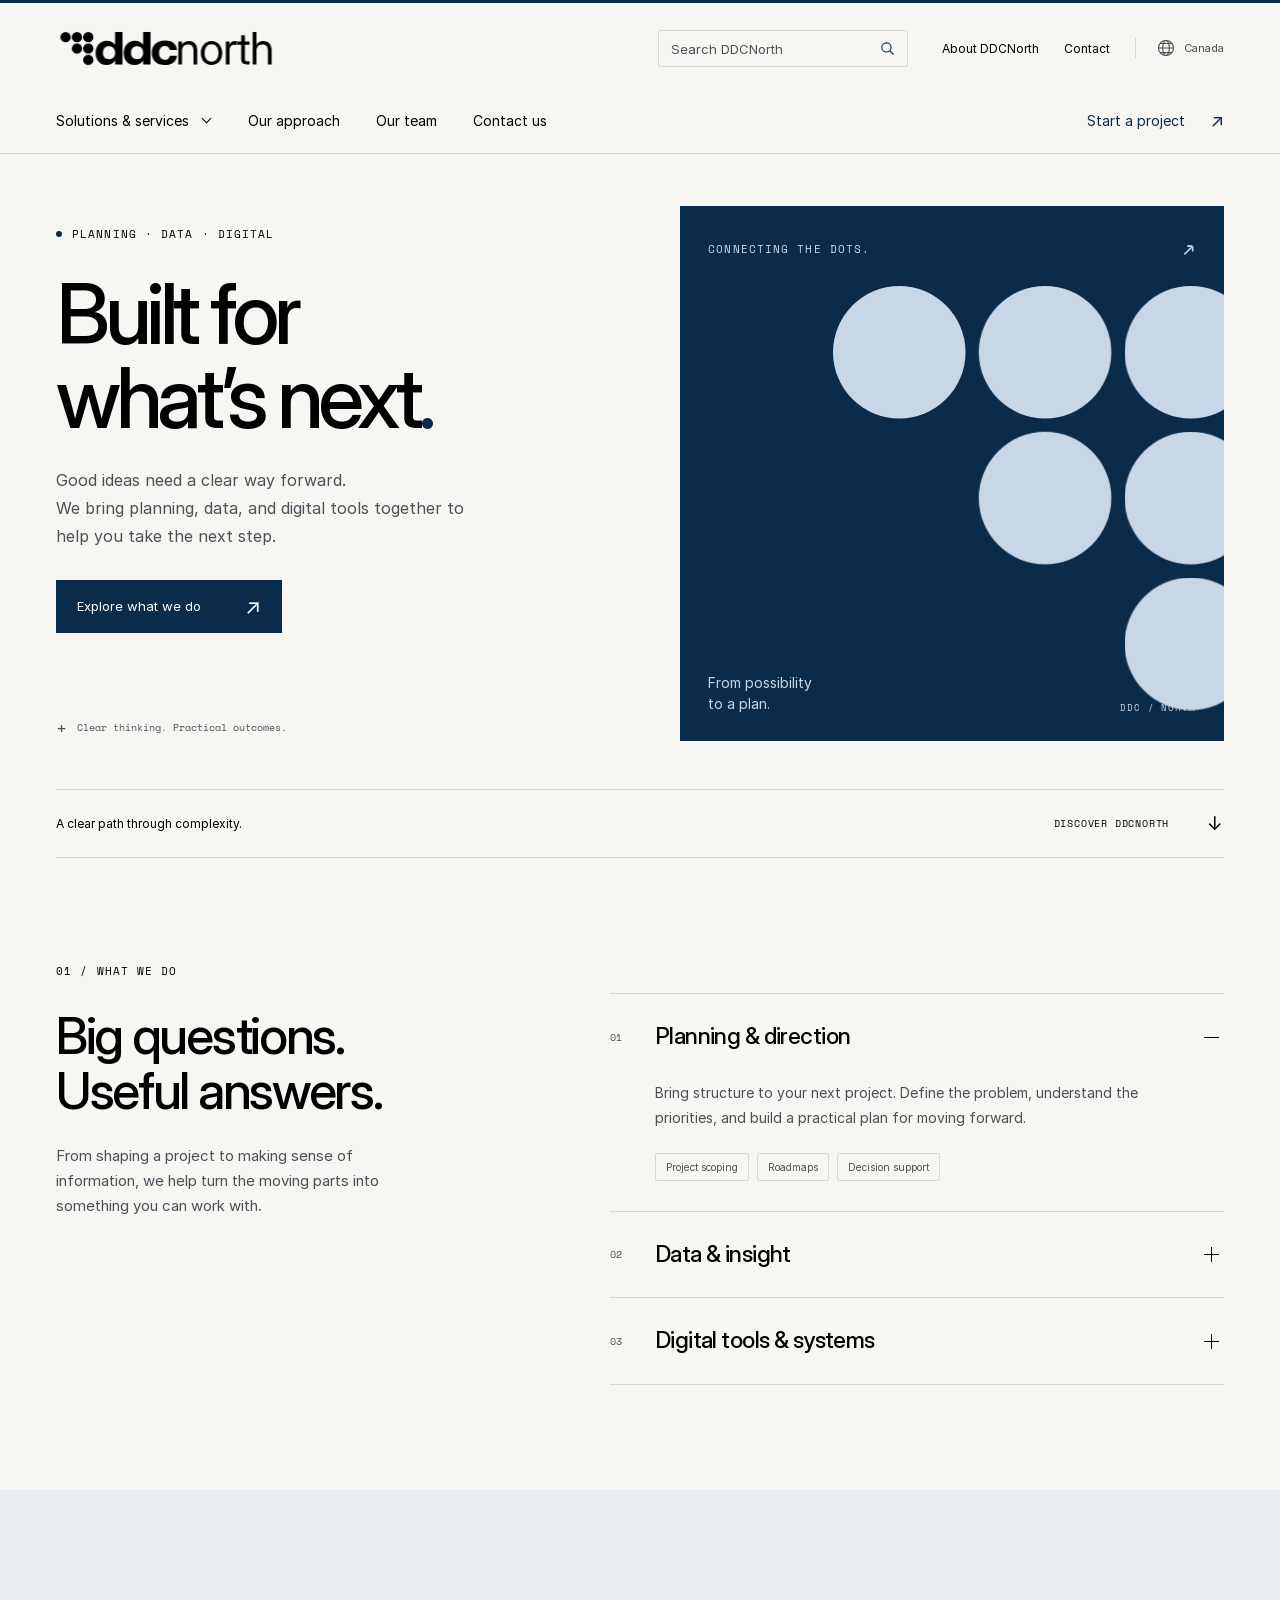
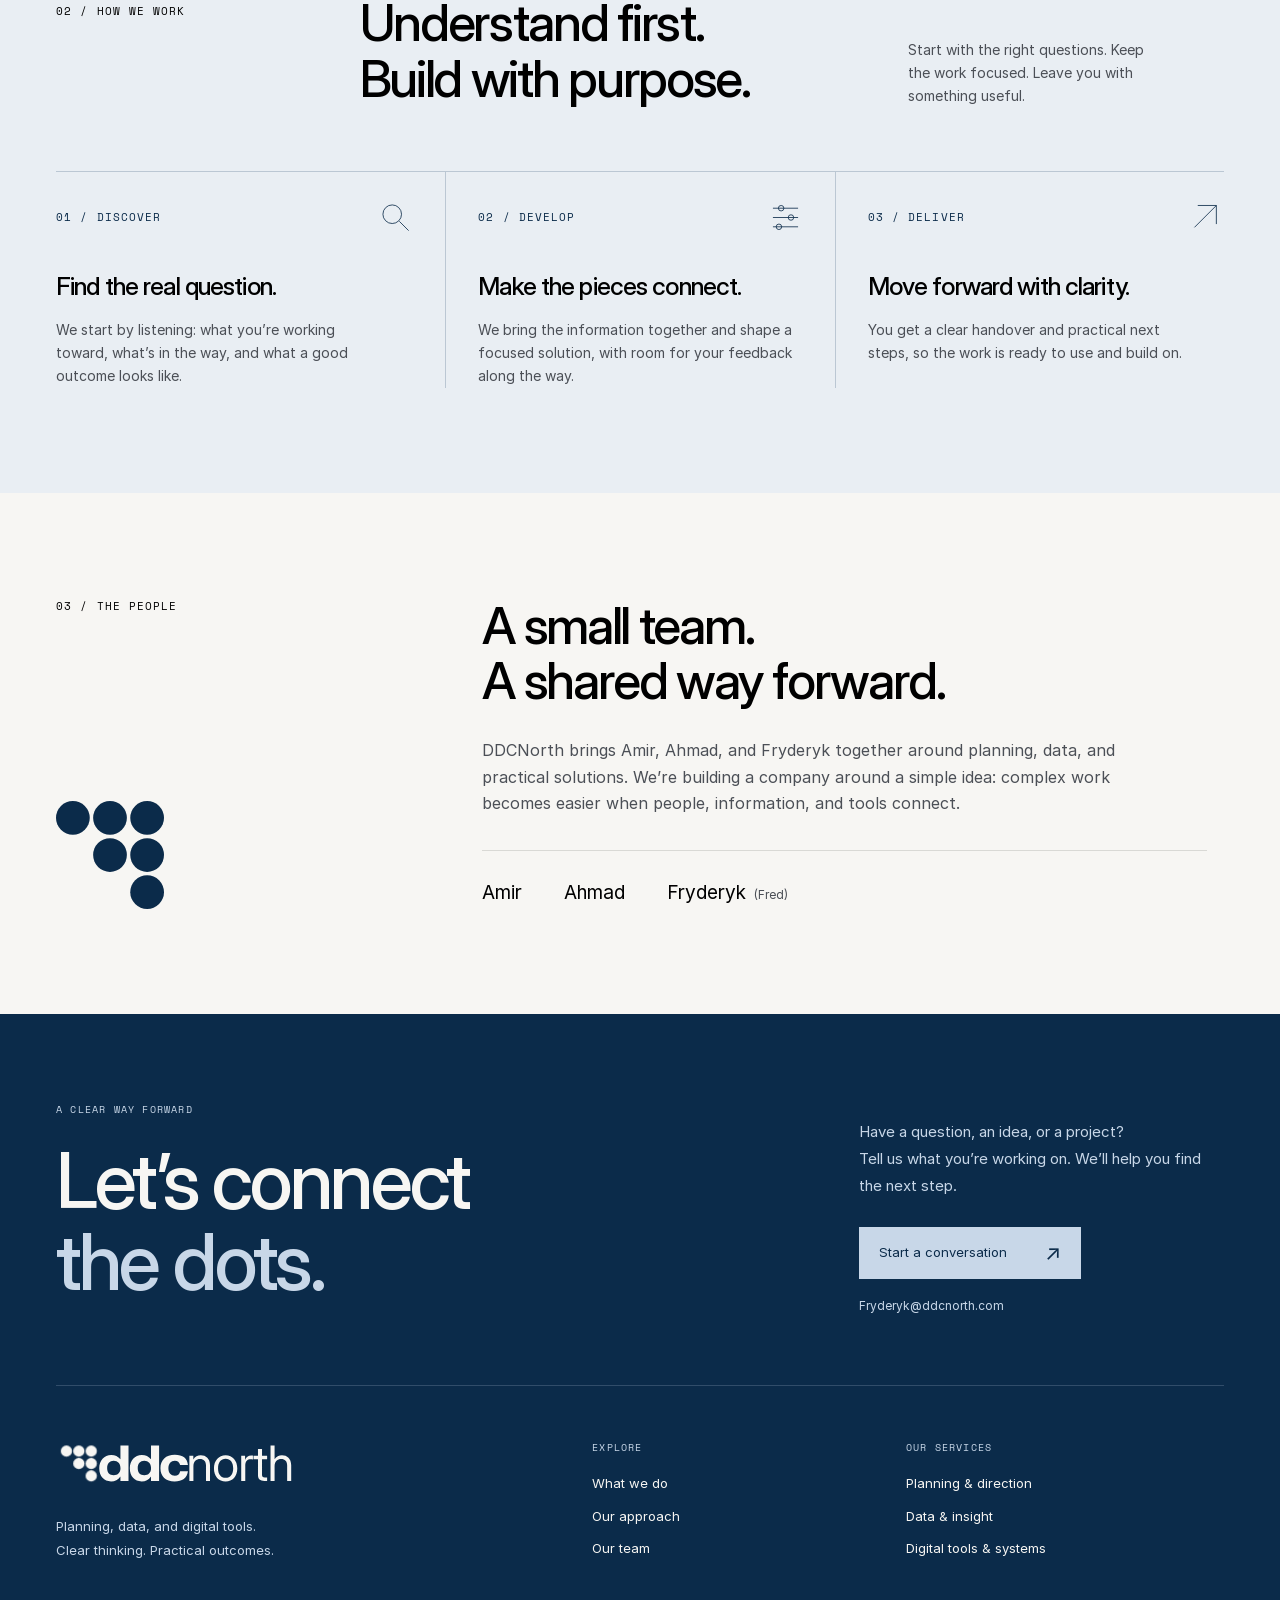
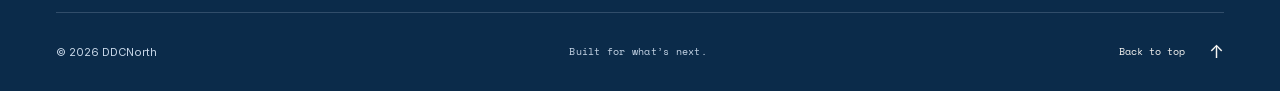
==== index.html @ eeb5497b "Publish DDCNorth website with GitHub Pages deployment" ====
<!doctype html>
<html lang="en">
<head>
  <meta charset="UTF-8">
  <meta name="viewport" content="width=device-width,initial-scale=1">
  <meta name="theme-color" content="#F7F6F3">
  <meta name="description" content="DDCNorth brings planning, data, and digital tools together to turn complex questions into clear next steps.">
  <meta property="og:title" content="DDCNorth | Built for what’s next.">
  <meta property="og:description" content="Planning, data, and digital tools. Clear thinking for your next step.">
  <meta property="og:type" content="website">
  <meta property="og:url" content="https://ddcnorth.github.io/website/">
  <title>DDCNorth | Built for what’s next.</title>
  <link rel="icon" href="[data-uri]" type="image/svg+xml">
  <style>
@font-face{font-family:Inter;src:url('[data-uri]') format('woff2');font-weight:400;font-display:swap}
@font-face{font-family:Inter;src:url('[data-uri]') format('woff2');font-weight:600;font-display:swap}
@font-face{font-family:'Inter Display';src:url('[data-uri]') format('woff2');font-weight:500;font-display:swap}
@font-face{font-family:'Space Mono';src:url('[data-uri]') format('truetype');font-weight:400;font-display:swap}
:root{--paper:#F7F6F3;--ink:#000;--muted:#4B4F56;--blue:#0B2B4A;--ice:#C8D7E8;--line:#d9d9d5;--display:'Inter Display',Inter,Arial,sans-serif;--mono:'Space Mono',monospace}
*{box-sizing:border-box}html{scroll-behavior:smooth;scroll-padding-top:32px}body{margin:0;background:var(--paper);color:var(--ink);font:16px/1.65 Inter,Arial,sans-serif;-webkit-font-smoothing:antialiased}a{color:inherit;text-decoration:none}button{font:inherit}a,button,summary{-webkit-tap-highlight-color:transparent}a:focus-visible,button:focus-visible,summary:focus-visible{outline:2px solid currentColor;outline-offset:6px}img{display:block;max-width:100%;height:auto}h1,h2,h3,p{margin:0}h1,h2,h3{font-family:var(--display);font-weight:500;letter-spacing:-.045em}h2{font-size:clamp(36px,4vw,56px);line-height:1.09}h3{font-size:25px;line-height:1.25;letter-spacing:-.035em}p{color:var(--muted)}.wrap{width:calc(100% - 112px);max-width:1328px;margin-inline:auto}.eyebrow{font:11px/1.5 var(--mono);letter-spacing:.1em;text-transform:uppercase;color:inherit}.header{display:flex;justify-content:space-between;align-items:center;height:120px;border-bottom:1px solid var(--line);gap:30px}.logo{flex-shrink:0}.logo img{width:220px}.header nav{display:flex;align-items:center;gap:34px;font-size:13px}.header nav a{padding:10px 0}.header nav a:hover{text-decoration:underline;text-underline-offset:6px}.header .nav-contact{margin-left:22px;border-bottom:1px solid var(--ink);padding:9px 0;display:flex;gap:36px;align-items:center}.nav-contact span{font-size:20px}.menu-toggle{display:none}.hero{display:grid;grid-template-columns:1.06fr 1fr;gap:48px;padding-top:52px;padding-bottom:48px;align-items:stretch}.hero-copy{padding:20px 0 0;display:flex;flex-direction:column;align-items:flex-start}.hero-copy .eyebrow{display:flex;align-items:center;gap:10px}.tiny-dot{width:6px;height:6px;background:var(--blue);display:block;border-radius:50%}h1{font-size:clamp(60px,6.55vw,96px);line-height:1.01;margin:29px 0 25px;letter-spacing:-.065em}.period{color:var(--blue)}.hero-description{font-size:16px;max-width:420px;line-height:1.75}.button{background:var(--blue);color:#fff;display:inline-flex;justify-content:space-between;align-items:center;gap:44px;padding:16px 21px;font-size:13px;transition:background .18s,transform .18s;line-height:1.5}.button span{font-size:21px;line-height:1}.button:hover{background:#174666;transform:translateY(-2px)}.hero .button{margin-top:30px}.hero-note{display:flex;align-items:center;gap:10px;margin-top:auto;padding-top:38px;font:10px/1.5 var(--mono);color:var(--muted)}.small-cross{font-size:18px}.hero-art{background:var(--blue);color:var(--ice);position:relative;min-height:535px;overflow:hidden;display:flex;flex-direction:column;justify-content:space-between;padding:27px 28px}.art-top{display:flex;justify-content:space-between;align-items:center;position:relative;z-index:1}.art-top>span:last-child{font-size:22px}.dot-art{position:absolute;width:78%;right:-6%;top:15%;overflow:visible}.dot-art circle{transform-box:fill-box;transform-origin:center;animation:arrive .8s both}.dot-art circle:nth-child(2){animation-delay:.06s}.dot-art circle:nth-child(3){animation-delay:.12s}.dot-art circle:nth-child(4){animation-delay:.18s}.dot-art circle:nth-child(5){animation-delay:.24s}.dot-art circle:nth-child(6){animation-delay:.3s}@keyframes arrive{from{opacity:0;transform:scale(.85)}to{opacity:1;transform:scale(1)}}.art-bottom{position:relative;display:flex;align-items:flex-end;justify-content:space-between;gap:20px;font-size:14px;line-height:1.5}.art-bottom .eyebrow{font-size:9px}.intro-strip{display:flex;justify-content:space-between;align-items:center;border-top:1px solid var(--line);border-bottom:1px solid var(--line);padding-block:22px;font-size:12px}.intro-strip p{color:var(--ink)}.intro-strip a{font:10px var(--mono);text-transform:uppercase;letter-spacing:.08em;display:flex;gap:38px;align-items:center}.intro-strip a span{font:19px Inter}.section{padding-block:105px}.services{display:grid;grid-template-columns:.85fr 1.15fr;gap:100px}.section-heading h2{margin:28px 0 25px}.section-heading>p:last-child{font-size:15px;max-width:340px}.service-list{padding-top:30px}.service-list details{border-top:1px solid var(--line)}.service-list details:last-child{border-bottom:1px solid var(--line)}.service-list summary{cursor:pointer;list-style:none;display:grid;grid-template-columns:30px 1fr 20px;align-items:center;gap:15px;padding:28px 0;font:500 clamp(19px,1.8vw,25px)/1.3 var(--display);letter-spacing:-.025em}.service-list summary::-webkit-details-marker{display:none}.service-list summary:hover{color:var(--blue)}.service-number{font:10px var(--mono);letter-spacing:0;color:var(--muted)}.plus{width:15px;height:15px;position:relative}.plus:before,.plus:after{content:'';background:currentColor;position:absolute}.plus:before{left:0;top:7px;width:15px;height:1px}.plus:after{top:0;left:7px;height:15px;width:1px;transition:transform .2s}details[open] .plus:after{transform:rotate(90deg)}.service-body{padding:0 30px 30px 45px;font-size:14px;line-height:1.8}.tags{display:flex;list-style:none;padding:0;margin:22px 0 0;gap:8px;flex-wrap:wrap}.tags li{border:1px solid var(--line);border-radius:2px;padding:4px 10px;font-size:10px;color:var(--muted)}.approach{background:#e9eef3}.approach-heading{display:grid;grid-template-columns:.68fr 1.3fr .8fr;gap:35px;align-items:start}.approach-heading>p:last-child{font-size:14px;align-self:end;max-width:255px}.approach-heading .eyebrow{padding-top:8px}.steps{display:grid;grid-template-columns:repeat(3,1fr);margin-top:64px;border-top:1px solid #bbc7d3}.steps article{padding:28px 32px 0;border-left:1px solid #bbc7d3}.steps article:first-child{padding-left:0;border-left:0}.steps article:last-child{padding-right:0}.step-top{display:flex;justify-content:space-between;align-items:center;margin-bottom:36px;color:var(--blue)}.step-top svg{width:35px;height:35px;stroke:currentColor;stroke-width:1.5;fill:none}.steps h3{margin-bottom:16px}.steps p{font-size:14px;max-width:330px}.about{display:grid;grid-template-columns:.7fr 1.5fr;gap:80px}.about-label{display:flex;flex-direction:column;justify-content:space-between;align-items:flex-start}.about-label img{margin-top:45px;width:108px}.about-copy{max-width:725px}.about-copy>p{margin-top:28px;font-size:16px;max-width:645px}.team{display:flex;gap:42px;border-top:1px solid var(--line);padding-top:26px;margin-top:34px;font-size:19px}.team small{font-size:12px;color:var(--muted);margin-left:3px}.contact{background:var(--blue);color:#fff}.contact-inner{display:flex;justify-content:space-between;align-items:center;gap:80px;padding-block:85px}.contact h2{font-size:clamp(60px,6.5vw,90px);letter-spacing:-.055em;margin:27px 0 24px;line-height:1.03}.contact p:not(.eyebrow){color:var(--ice);font-size:15px}.button-light{background:var(--ice);color:var(--blue);margin-top:30px}.button-light:hover{background:#fff}.email{display:block;font-size:12px;color:var(--ice);margin-top:19px;width:fit-content}.email:hover{text-decoration:underline;text-underline-offset:4px}.contact-inner>img{width:270px;margin-right:65px;opacity:.92}.footer{display:flex;justify-content:space-between;align-items:center;gap:30px;min-height:139px}.footer>p{font-size:11px}.footer>a:last-child{font:10px var(--mono);display:flex;gap:24px;align-items:center}.footer>a:last-child span{font:18px Inter}.skip-link{position:fixed;top:-100px;left:15px;z-index:10;padding:12px;background:#fff}.skip-link:focus{top:15px}
@media(min-width:1600px){.hero{gap:70px}.hero-art{min-height:600px}.hero-copy{padding-top:35px}.hero-description{font-size:18px}}
@media(max-width:1100px){.wrap{width:calc(100% - 64px)}.header nav{gap:22px}.header .nav-contact{margin-left:0}.hero{gap:30px}.hero-art{min-height:500px}.hero-description{font-size:15px}.services{gap:55px}.approach-heading{grid-template-columns:.65fr 1.4fr}.approach-heading>p:last-child{grid-column:2;max-width:400px}.steps article{padding-inline:22px}.steps h3{font-size:23px}.contact-inner>img{margin-right:0;width:240px}}
@media(max-width:800px){.wrap{width:calc(100% - 40px)}.header{height:102px;position:relative}.logo img{width:220px}.menu-toggle{display:flex;align-items:center;gap:16px;background:none;border:0;padding:10px 0;font-size:12px;cursor:pointer}.menu-toggle span{font-size:24px;font-weight:400}.header nav{display:none;position:absolute;left:0;right:0;top:101px;background:var(--paper);z-index:3;flex-direction:column;align-items:stretch;gap:0;border-bottom:1px solid var(--line);padding:12px 20px 22px;box-shadow:0 16px 15px #00000008}.header nav.is-open{display:flex}.header nav a{padding:14px 0}.header .nav-contact{justify-content:space-between}.hero{grid-template-columns:1fr 1fr;gap:25px;padding-top:35px}.hero-copy{padding-top:0}h1{font-size:clamp(44px,7.3vw,61px);margin:25px 0}.hero-copy .eyebrow{font-size:9px;letter-spacing:.03em;gap:6px}.hero-description{font-size:14px}.desktop-break{display:none}.hero-art{min-height:460px;padding:20px}.art-top{font-size:8px;letter-spacing:.04em}.dot-art{width:88%;right:-12%;top:22%}.art-bottom{font-size:12px}.art-bottom .eyebrow{display:none}.button{gap:24px;font-size:12px;padding:15px 16px}.hero-note{font-size:8px}.section{padding-block:74px}.services{grid-template-columns:1fr;gap:25px}.section-heading>p:last-child{max-width:500px}.service-list{padding-top:0}.service-list summary{font-size:24px}.approach-heading{grid-template-columns:1fr;gap:25px}.approach-heading>p:last-child{grid-column:auto;max-width:420px}.steps{margin-top:40px}.steps article{padding-inline:16px}.step-top{flex-direction:column;align-items:flex-start;gap:20px;margin-bottom:25px}.step-top .eyebrow{font-size:10px}.steps h3{font-size:21px}.steps p{font-size:12px}.about{grid-template-columns:.7fr 1.5fr;gap:30px}.about-copy>p{font-size:14px}.team{gap:24px;font-size:16px;flex-wrap:wrap}.team small{display:block;margin:0}.contact-inner>img{width:190px}.contact-inner{gap:30px}.footer{gap:20px;flex-wrap:wrap;padding-block:30px}.footer>a:first-child{flex-basis:100%;margin-bottom:10px}}
@media(max-width:560px){.hero{grid-template-columns:1fr;gap:35px;padding-bottom:30px}.hero-copy{padding-top:8px}.hero-copy .eyebrow{font-size:10px}.hero h1{font-size:clamp(62px,13.2vw,76px);margin-top:25px;margin-bottom:24px}.hero-description{font-size:15px;max-width:360px}.hero .button{margin-top:26px}.hero-note{display:none}.hero-art{min-height:370px;padding:23px}.dot-art{width:71%;top:16%;right:-2%}.art-top{font-size:10px}.art-bottom{font-size:12px}.art-bottom .eyebrow{display:block;font-size:8px}.intro-strip{padding-block:18px;gap:18px}.intro-strip p{font-size:11px;max-width:150px}.intro-strip a{font-size:8px;gap:15px;max-width:150px}.section{padding-block:62px}h2{font-size:40px}.section-heading h2{margin-top:23px}.service-list summary{font-size:20px;gap:8px;grid-template-columns:26px 1fr 15px;padding-block:25px}.service-body{padding-left:34px;padding-right:0;font-size:13px}.tags{gap:6px}.tags li{font-size:9px;padding-inline:8px}.steps{display:block;border-top:0;margin-top:34px}.steps article{border-left:0;border-top:1px solid #bbc7d3;padding:26px 0 28px}.steps article:last-child{padding-bottom:0}.step-top{flex-direction:row;align-items:center;gap:20px;margin-bottom:18px}.steps h3{font-size:25px}.steps p{font-size:14px;max-width:100%}.about{grid-template-columns:1fr;gap:26px}.about-label img{display:none}.about-copy>p{font-size:15px}.team{justify-content:space-between;gap:18px}.team small{display:inline;font-size:10px}.contact-inner{padding-block:60px;position:relative;overflow:hidden}.contact h2{font-size:66px}.contact-inner>img{display:none}.contact .eyebrow{color:var(--ice)}.footer{min-height:150px}.footer>p{font-size:10px}.footer>a:last-child{font-size:9px}.footer>a:first-child{padding-bottom:12px}}
@media(prefers-reduced-motion:reduce){html{scroll-behavior:auto}*,*:before,*:after{animation:none!important;transition:none!important}}

</style>

  <link rel="stylesheet" href="assets/header.css">
  <link rel="stylesheet" href="assets/footer.css">
  <script src="assets/header.js" defer></script>
</head>
<body id="top">
  <a class="skip-link" href="#main">Skip to content</a>
  <header class="site-header">
    <div class="header-container brand-row">
      <a class="site-brand" href="#top" aria-label="DDCNorth home"><svg class="brand-logo" xmlns="http://www.w3.org/2000/svg" width="220" height="43" viewBox="0 0 799.14231709 152" aria-hidden="true" focusable="false"><g transform="translate(16 16) scale(0.46875)"><g data-brand-symbol="six-dot" data-size="standard" fill="#000000"><circle cx="40" cy="40" r="40"/><circle cx="128" cy="40" r="40"/><circle cx="216" cy="40" r="40"/><circle cx="128" cy="128" r="40"/><circle cx="216" cy="128" r="40"/><circle cx="216" cy="216" r="40"/></g></g><g transform="translate(144.72727273 16) scale(1.45454545)"><g data-wordmark="ddcnorth" fill="#000000"><path data-letter="d" d="M66.5 0H48V31.7C42.5 25 36 21.8 27 21.8C10.8 21.8 -0.5 34.3 -0.5 52.5C-0.5 71 10.5 82.5 26.5 82.5C35.6 82.5 42.6 79.2 48 71V81.3H66.5ZM32.5 35.3C23.2 35.3 17.6 41.8 17.6 52C17.6 62.3 23.2 68 32.6 68C42.1 68 48.1 61.8 48.1 52C48.1 41.8 42.1 35.3 32.5 35.3Z" transform="translate(0 0)" fill-rule="evenodd"/><path data-letter="d" d="M66.5 0H48V31.7C42.5 25 36 21.8 27 21.8C10.8 21.8 -0.5 34.3 -0.5 52.5C-0.5 71 10.5 82.5 26.5 82.5C35.6 82.5 42.6 79.2 48 71V81.3H66.5ZM32.5 35.3C23.2 35.3 17.6 41.8 17.6 52C17.6 62.3 23.2 68 32.6 68C42.1 68 48.1 61.8 48.1 52C48.1 41.8 42.1 35.3 32.5 35.3Z" transform="translate(70 0)" fill-rule="evenodd"/><path data-letter="c" d="M62.5 45H44.7C43.1 37.5 38.7 34.8 32.6 34.8C23.5 34.8 17.8 41.4 17.8 52.5C17.8 63.5 23.6 69.4 32.6 69.4C38.8 69.4 43.4 65.9 44.7 59H62.5C60.8 74.3 49.5 82.5 32 82.5C11.7 82.5 -0.4 71.2 -0.4 52.4C-0.4 33.7 11.7 21.5 32.5 21.5C50.9 21.5 61.1 29.5 62.5 45Z" transform="translate(140 0)"/><path data-word="north" d="M9.26354029062087 47.51651254953764C9.26354029062087 35.90984147952443 16.020475561426686 31.060105680317037 24.41215323645971 31.060105680317037C33.02179656538969 31.060105680317037 38.03500660501981 36.12780713342139 38.03500660501981 46.09973579920739V81.19220607661822H47.29854689564068V45.445838837516504C47.29854689564068 30.133751651254947 37.76254953764861 22.55944517833553 26.1558784676354 22.55944517833553C18.854029062087186 22.55944517833553 13.02344782034346 25.556472919418752 9.04557463672391 32.0954425363276V23.649273447820335H0.0V81.19220607661822H9.26354029062087ZM83.00306472919418 82.49999999999999C98.96904887714663 82.49999999999999 109.70385733157198 70.07595772787317 109.70385733157198 52.52972258916776C109.70385733157198 34.874504623513864 98.96904887714663 22.34147952443857 83.00306472919418 22.34147952443857C67.03708058124174 22.34147952443857 56.302272126816376 34.874504623513864 56.302272126816376 52.52972258916776C56.302272126816376 70.07595772787317 67.03708058124174 82.49999999999999 83.00306472919418 82.49999999999999ZM83.00306472919418 74.10832232496696C72.1047820343461 74.10832232496696 65.67479524438573 65.60766182298546 65.67479524438573 52.52972258916776C65.67479524438573 39.342800528401575 72.15927344782034 30.73315719947159 83.00306472919418 30.73315719947159C93.84685601056802 30.73315719947159 100.33133421400262 39.39729194187582 100.33133421400262 52.52972258916776C100.33133421400262 65.55317040951122 93.90134742404226 74.10832232496696 83.00306472919418 74.10832232496696ZM118.70758256274767 81.19220607661822H127.97112285336854V45.77278731836195C127.97112285336854 36.018824306472915 133.47475561426683 31.71400264200792 139.85025099075295 31.71400264200792C142.52033025099075 31.71400264200792 144.7544782034346 32.14993394980184 145.51735799207398 32.3678996036988V23.10435931307793C144.7544782034346 22.99537648612945 143.28321003963012 22.77741083223249 141.59397622192864 22.77741083223249C134.4011096433289 22.77741083223249 129.87832232496697 26.75528401585204 127.75315719947159 32.69484808454425H127.53519154557463V23.649273447820335H118.70758256274767ZM178.00688243064727 23.649273447820335H166.34571994715984V7.955746367239101H157.08217965653895V23.649273447820335H146.83779392338175V31.605019815059435H157.08217965653895V68.223249669749C157.08217965653895 76.88738441215322 161.93191545574635 81.19220607661822 171.79486129458388 81.19220607661822H178.00688243064727V73.23645970937912H172.6667239101717C167.9259709379128 73.23645970937912 166.34571994715984 71.71070013210038 166.34571994715984 67.24240422721267V31.605019815059435H178.00688243064727ZM195.07533685601055 47.51651254953764C195.07533685601055 35.90984147952443 201.83227212681638 31.060105680317037 210.2239498018494 31.060105680317037C218.83359313077938 31.060105680317037 223.8468031704095 36.12780713342139 223.8468031704095 46.09973579920739V81.19220607661822H233.11034346103037V45.445838837516504C233.11034346103037 30.133751651254947 223.5743461030383 22.55944517833553 211.9676750330251 22.55944517833553C204.8292998678996 22.55944517833553 199.0532100396301 25.447490092470268 195.07533685601055 31.71400264200792V0.0H185.8117965653897V81.19220607661822H195.07533685601055Z" transform="translate(205.8 0)"/></g></g></svg></a>
      <button class="mobile-menu-toggle" type="button" aria-controls="navigation" aria-expanded="false">Menu <span class="menu-lines" aria-hidden="true"><i></i></span></button>
      <form class="site-search" role="search">
        <label class="sr-only" for="site-search-input">Search DDCNorth</label>
        <div class="search-field"><input id="site-search-input" type="search" placeholder="Search DDCNorth" autocomplete="off" aria-controls="site-search-results" aria-expanded="false"><button type="submit" aria-label="Search"><svg viewBox="0 0 24 24" aria-hidden="true"><circle cx="10.5" cy="10.5" r="6.5"/><path d="m15.5 15.5 5 5"/></svg></button></div>
        <div id="site-search-results" class="search-results" aria-label="Search results" hidden></div>
        <div id="search-status" class="sr-only" role="status" aria-live="polite"></div>
      </form>
      <nav class="utility-links" aria-label="Quick links"><a href="#about">About DDCNorth</a><a href="#contact">Contact</a><span class="header-location"><svg viewBox="0 0 24 24" aria-hidden="true"><circle cx="12" cy="12" r="9"/><ellipse cx="12" cy="12" rx="4" ry="9"/><path d="M3 12h18M5 6.5h14M5 17.5h14"/></svg>Canada</span></nav>
    </div>
    <nav class="main-navigation header-container" id="navigation" aria-label="Main navigation">
      <div class="nav-services">
        <button class="services-trigger" type="button" aria-expanded="false" aria-controls="services-dropdown">Solutions &amp; services <span class="chevron" aria-hidden="true"></span></button>
        <div class="services-dropdown" id="services-dropdown" hidden>
          <p class="dropdown-heading">Planning. Data. Digital.</p>
          <div class="service-menu-grid">
            <a href="#service-planning"><span class="menu-index">01 / Planning</span><strong>Planning &amp; direction</strong><p>Define the question, align the priorities, and create a practical way forward.</p></a>
            <a href="#service-data"><span class="menu-index">02 / Data</span><strong>Data &amp; insight</strong><p>Organize information, understand the patterns, and make the findings clear.</p></a>
            <a href="#service-digital"><span class="menu-index">03 / Digital</span><strong>Digital tools &amp; systems</strong><p>Connect your work with useful websites, workflows, and custom tools.</p></a>
          </div>
          <div class="dropdown-footer"><span>Clear thinking. Practical outcomes.</span><a href="#services">Explore all services <span aria-hidden="true">→</span></a></div>
        </div>
      </div>
      <a href="#approach">Our approach</a>
      <a href="#about">Our team</a>
      <a href="#contact">Contact us</a>
      <a class="project-link" href="#contact">Start a project <span aria-hidden="true">↗</span></a>
    </nav>
  </header>
  <main id="main">
    <section class="hero wrap" aria-labelledby="hero-title">
      <div class="hero-copy">
        <p class="eyebrow"><span class="tiny-dot"></span> Planning · Data · Digital</p>
        <h1 id="hero-title">Built for<br>what’s next<span class="period">.</span></h1>
        <p class="hero-description">Good ideas need a clear way forward.<br class="desktop-break"> We bring planning, data, and digital tools together to help you take the next step.</p>
        <a class="button" href="#services">Explore what we do <span aria-hidden="true">↗</span></a>
        <div class="hero-note"><span class="small-cross" aria-hidden="true">+</span><span>Clear thinking. Practical outcomes.</span></div>
      </div>
      <div class="hero-art" aria-label="DDCNorth’s six-dot brand symbol in ice blue on midnight blue" role="img">
        <div class="art-top eyebrow"><span>Connecting the dots.</span><span aria-hidden="true">↗</span></div>
        <svg class="dot-art" viewBox="0 0 256 256" aria-hidden="true"><g fill="#C8D7E8"><circle cx="40" cy="40" r="40"/><circle cx="128" cy="40" r="40"/><circle cx="216" cy="40" r="40"/><circle cx="128" cy="128" r="40"/><circle cx="216" cy="128" r="40"/><circle cx="216" cy="216" r="40"/></g></svg>
        <div class="art-bottom"><span>From possibility<br>to a plan.</span><span class="eyebrow">DDC / NORTH</span></div>
      </div>
    </section>
    <div class="intro-strip wrap"><p>A clear path through complexity.</p><a href="#services" aria-label="Scroll to what we do">Discover DDCNorth <span aria-hidden="true">↓</span></a></div>

    <section id="services" class="services section wrap" aria-labelledby="services-title">
      <div class="section-heading"><p class="eyebrow">01 / What we do</p><h2 id="services-title">Big questions.<br>Useful answers.</h2><p>From shaping a project to making sense of information, we help turn the moving parts into something you can work with.</p></div>
      <div class="service-list">
        <details id="service-planning" open>
          <summary><span class="service-number">01</span><span>Planning & direction</span><span class="plus" aria-hidden="true"></span></summary>
          <div class="service-body"><p>Bring structure to your next project. Define the problem, understand the priorities, and build a practical plan for moving forward.</p><ul class="tags" aria-label="Planning services"><li>Project scoping</li><li>Roadmaps</li><li>Decision support</li></ul></div>
        </details>
        <details id="service-data">
          <summary><span class="service-number">02</span><span>Data & insight</span><span class="plus" aria-hidden="true"></span></summary>
          <div class="service-body"><p>Make information easier to understand and use. Organize your data, explore the patterns, and communicate what matters in clear, accessible ways.</p><ul class="tags" aria-label="Data services"><li>Data organization</li><li>Analysis</li><li>Visualization</li></ul></div>
        </details>
        <details id="service-digital">
          <summary><span class="service-number">03</span><span>Digital tools & systems</span><span class="plus" aria-hidden="true"></span></summary>
          <div class="service-body"><p>Connect the plan to everyday work. Build straightforward websites, useful tools, and workflows that make information easier to manage and share.</p><ul class="tags" aria-label="Digital services"><li>Websites</li><li>Workflow design</li><li>Custom tools</li></ul></div>
        </details>
      </div>
    </section>

    <section id="approach" class="approach" aria-labelledby="approach-title">
      <div class="wrap section">
        <div class="approach-heading"><p class="eyebrow">02 / How we work</p><h2 id="approach-title">Understand first.<br>Build with purpose.</h2><p>Start with the right questions. Keep the work focused. Leave you with something useful.</p></div>
        <div class="steps">
          <article><div class="step-top"><span class="eyebrow">01 / Discover</span><svg aria-hidden="true" viewBox="0 0 64 64"><circle cx="26" cy="26" r="17"/><path d="m39 39 17 17"/></svg></div><h3>Find the real question.</h3><p>We start by listening: what you’re working toward, what’s in the way, and what a good outcome looks like.</p></article>
          <article><div class="step-top"><span class="eyebrow">02 / Develop</span><svg aria-hidden="true" viewBox="0 0 64 64"><path d="M9 15h46M9 32h46M9 49h46"/><circle cx="24" cy="15" r="5"/><circle cx="42" cy="32" r="5"/><circle cx="20" cy="49" r="5"/></svg></div><h3>Make the pieces connect.</h3><p>We bring the information together and shape a focused solution, with room for your feedback along the way.</p></article>
          <article><div class="step-top"><span class="eyebrow">03 / Deliver</span><svg aria-hidden="true" viewBox="0 0 64 64"><path d="M10 50 50 10M16 10h34v34"/></svg></div><h3>Move forward with clarity.</h3><p>You get a clear handover and practical next steps, so the work is ready to use and build on.</p></article>
        </div>
      </div>
    </section>

    <section id="about" class="about section wrap" aria-labelledby="about-title">
      <div class="about-label"><p class="eyebrow">03 / The people</p><img src="[data-uri]" alt="" width="112" height="112" loading="lazy"></div>
      <div class="about-copy"><h2 id="about-title">A small team.<br>A shared way forward.</h2><p>DDCNorth brings Amir, Ahmad, and Fryderyk together around planning, data, and practical solutions. We’re building a company around a simple idea: complex work becomes easier when people, information, and tools connect.</p><div class="team" aria-label="Our team"><span>Amir</span><span>Ahmad</span><span>Fryderyk <small>(Fred)</small></span></div></div>
    </section>

  </main>
  <footer class="site-footer">
    <div class="wrap">
      <section id="contact" class="footer-invitation" aria-labelledby="contact-title">
        <div class="footer-invitation-heading">
          <p class="eyebrow">A clear way forward</p>
          <h2 id="contact-title">Let’s connect<br><span>the dots.</span></h2>
        </div>
        <div class="footer-invitation-copy">
          <p>Have a question, an idea, or a project?<br>Tell us what you’re working on. We’ll help you find the next step.</p>
          <a class="footer-cta" href="mailto:Fryderyk@ddcnorth.com?subject=Let%E2%80%99s%20talk%20about%20a%20project">Start a conversation <span aria-hidden="true">↗</span></a>
          <a class="footer-email" href="mailto:Fryderyk@ddcnorth.com">Fryderyk@ddcnorth.com</a>
        </div>
      </section>
      <div class="footer-directory">
        <div class="footer-identity">
          <a class="footer-brand" href="#top" aria-label="DDCNorth home"><svg class="brand-logo" xmlns="http://www.w3.org/2000/svg" width="220" height="43" viewBox="0 0 799.14231709 152" aria-hidden="true" focusable="false"><g transform="translate(16 16) scale(0.46875)"><g data-brand-symbol="six-dot" data-size="standard" fill="#000000"><circle cx="40" cy="40" r="40"/><circle cx="128" cy="40" r="40"/><circle cx="216" cy="40" r="40"/><circle cx="128" cy="128" r="40"/><circle cx="216" cy="128" r="40"/><circle cx="216" cy="216" r="40"/></g></g><g transform="translate(144.72727273 16) scale(1.45454545)"><g data-wordmark="ddcnorth" fill="#000000"><path data-letter="d" d="M66.5 0H48V31.7C42.5 25 36 21.8 27 21.8C10.8 21.8 -0.5 34.3 -0.5 52.5C-0.5 71 10.5 82.5 26.5 82.5C35.6 82.5 42.6 79.2 48 71V81.3H66.5ZM32.5 35.3C23.2 35.3 17.6 41.8 17.6 52C17.6 62.3 23.2 68 32.6 68C42.1 68 48.1 61.8 48.1 52C48.1 41.8 42.1 35.3 32.5 35.3Z" transform="translate(0 0)" fill-rule="evenodd"/><path data-letter="d" d="M66.5 0H48V31.7C42.5 25 36 21.8 27 21.8C10.8 21.8 -0.5 34.3 -0.5 52.5C-0.5 71 10.5 82.5 26.5 82.5C35.6 82.5 42.6 79.2 48 71V81.3H66.5ZM32.5 35.3C23.2 35.3 17.6 41.8 17.6 52C17.6 62.3 23.2 68 32.6 68C42.1 68 48.1 61.8 48.1 52C48.1 41.8 42.1 35.3 32.5 35.3Z" transform="translate(70 0)" fill-rule="evenodd"/><path data-letter="c" d="M62.5 45H44.7C43.1 37.5 38.7 34.8 32.6 34.8C23.5 34.8 17.8 41.4 17.8 52.5C17.8 63.5 23.6 69.4 32.6 69.4C38.8 69.4 43.4 65.9 44.7 59H62.5C60.8 74.3 49.5 82.5 32 82.5C11.7 82.5 -0.4 71.2 -0.4 52.4C-0.4 33.7 11.7 21.5 32.5 21.5C50.9 21.5 61.1 29.5 62.5 45Z" transform="translate(140 0)"/><path data-word="north" d="M9.26354029062087 47.51651254953764C9.26354029062087 35.90984147952443 16.020475561426686 31.060105680317037 24.41215323645971 31.060105680317037C33.02179656538969 31.060105680317037 38.03500660501981 36.12780713342139 38.03500660501981 46.09973579920739V81.19220607661822H47.29854689564068V45.445838837516504C47.29854689564068 30.133751651254947 37.76254953764861 22.55944517833553 26.1558784676354 22.55944517833553C18.854029062087186 22.55944517833553 13.02344782034346 25.556472919418752 9.04557463672391 32.0954425363276V23.649273447820335H0.0V81.19220607661822H9.26354029062087ZM83.00306472919418 82.49999999999999C98.96904887714663 82.49999999999999 109.70385733157198 70.07595772787317 109.70385733157198 52.52972258916776C109.70385733157198 34.874504623513864 98.96904887714663 22.34147952443857 83.00306472919418 22.34147952443857C67.03708058124174 22.34147952443857 56.302272126816376 34.874504623513864 56.302272126816376 52.52972258916776C56.302272126816376 70.07595772787317 67.03708058124174 82.49999999999999 83.00306472919418 82.49999999999999ZM83.00306472919418 74.10832232496696C72.1047820343461 74.10832232496696 65.67479524438573 65.60766182298546 65.67479524438573 52.52972258916776C65.67479524438573 39.342800528401575 72.15927344782034 30.73315719947159 83.00306472919418 30.73315719947159C93.84685601056802 30.73315719947159 100.33133421400262 39.39729194187582 100.33133421400262 52.52972258916776C100.33133421400262 65.55317040951122 93.90134742404226 74.10832232496696 83.00306472919418 74.10832232496696ZM118.70758256274767 81.19220607661822H127.97112285336854V45.77278731836195C127.97112285336854 36.018824306472915 133.47475561426683 31.71400264200792 139.85025099075295 31.71400264200792C142.52033025099075 31.71400264200792 144.7544782034346 32.14993394980184 145.51735799207398 32.3678996036988V23.10435931307793C144.7544782034346 22.99537648612945 143.28321003963012 22.77741083223249 141.59397622192864 22.77741083223249C134.4011096433289 22.77741083223249 129.87832232496697 26.75528401585204 127.75315719947159 32.69484808454425H127.53519154557463V23.649273447820335H118.70758256274767ZM178.00688243064727 23.649273447820335H166.34571994715984V7.955746367239101H157.08217965653895V23.649273447820335H146.83779392338175V31.605019815059435H157.08217965653895V68.223249669749C157.08217965653895 76.88738441215322 161.93191545574635 81.19220607661822 171.79486129458388 81.19220607661822H178.00688243064727V73.23645970937912H172.6667239101717C167.9259709379128 73.23645970937912 166.34571994715984 71.71070013210038 166.34571994715984 67.24240422721267V31.605019815059435H178.00688243064727ZM195.07533685601055 47.51651254953764C195.07533685601055 35.90984147952443 201.83227212681638 31.060105680317037 210.2239498018494 31.060105680317037C218.83359313077938 31.060105680317037 223.8468031704095 36.12780713342139 223.8468031704095 46.09973579920739V81.19220607661822H233.11034346103037V45.445838837516504C233.11034346103037 30.133751651254947 223.5743461030383 22.55944517833553 211.9676750330251 22.55944517833553C204.8292998678996 22.55944517833553 199.0532100396301 25.447490092470268 195.07533685601055 31.71400264200792V0.0H185.8117965653897V81.19220607661822H195.07533685601055Z" transform="translate(205.8 0)"/></g></g></svg></a>
          <p>Planning, data, and digital tools.<br>Clear thinking. Practical outcomes.</p>
        </div>
        <nav class="footer-links" aria-label="Footer navigation">
          <h3>Explore</h3>
          <a href="#services">What we do</a>
          <a href="#approach">Our approach</a>
          <a href="#about">Our team</a>
        </nav>
        <nav class="footer-links" aria-label="Footer services">
          <h3>Our services</h3>
          <a href="#service-planning">Planning &amp; direction</a>
          <a href="#service-data">Data &amp; insight</a>
          <a href="#service-digital">Digital tools &amp; systems</a>
        </nav>
      </div>
      <div class="footer-bottom">
        <p>© <span id="year">2026</span> DDCNorth</p>
        <span class="footer-signoff">Built for what’s next.</span>
        <a href="#top">Back to top <span aria-hidden="true">↑</span></a>
      </div>
    </div>
  </footer>
<script>
document.querySelectorAll('.service-list details').forEach(panel=>{panel.addEventListener('toggle',()=>{if(panel.open)document.querySelectorAll('.service-list details').forEach(other=>{if(other!==panel)other.open=false;});});});
document.querySelector('#year').textContent=new Date().getFullYear();

</script>
</body>
</html>
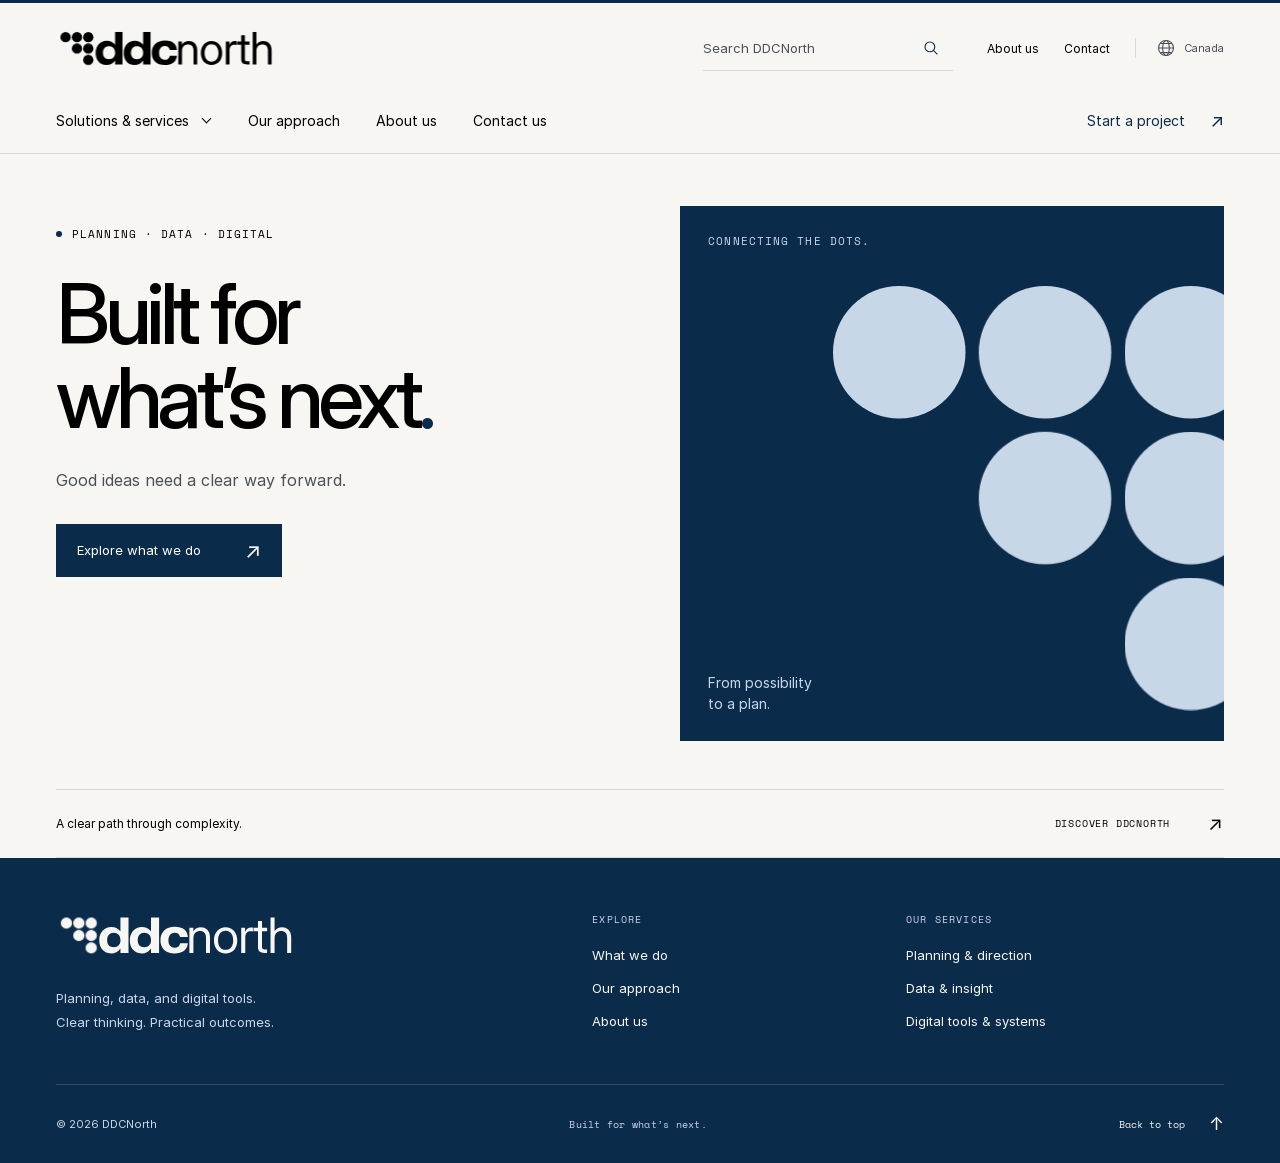
==== commit 853aeb79: "Add content pages and refine website navigation and search" ====
--- a/index.html
+++ b/index.html
@@ -8,23 +8,11 @@
   <meta property="og:title" content="DDCNorth | Built for what’s next.">
   <meta property="og:description" content="Planning, data, and digital tools. Clear thinking for your next step.">
   <meta property="og:type" content="website">
-  <meta property="og:url" content="https://ddcnorth.github.io/website/">
+  <meta property="og:url" content="https://ddcnorth.com/">
+  <link rel="canonical" href="https://ddcnorth.com/">
   <title>DDCNorth | Built for what’s next.</title>
   <link rel="icon" href="[data-uri]" type="image/svg+xml">
-  <style>
-@font-face{font-family:Inter;src:url('[data-uri]') format('woff2');font-weight:400;font-display:swap}
-@font-face{font-family:Inter;src:url('[data-uri]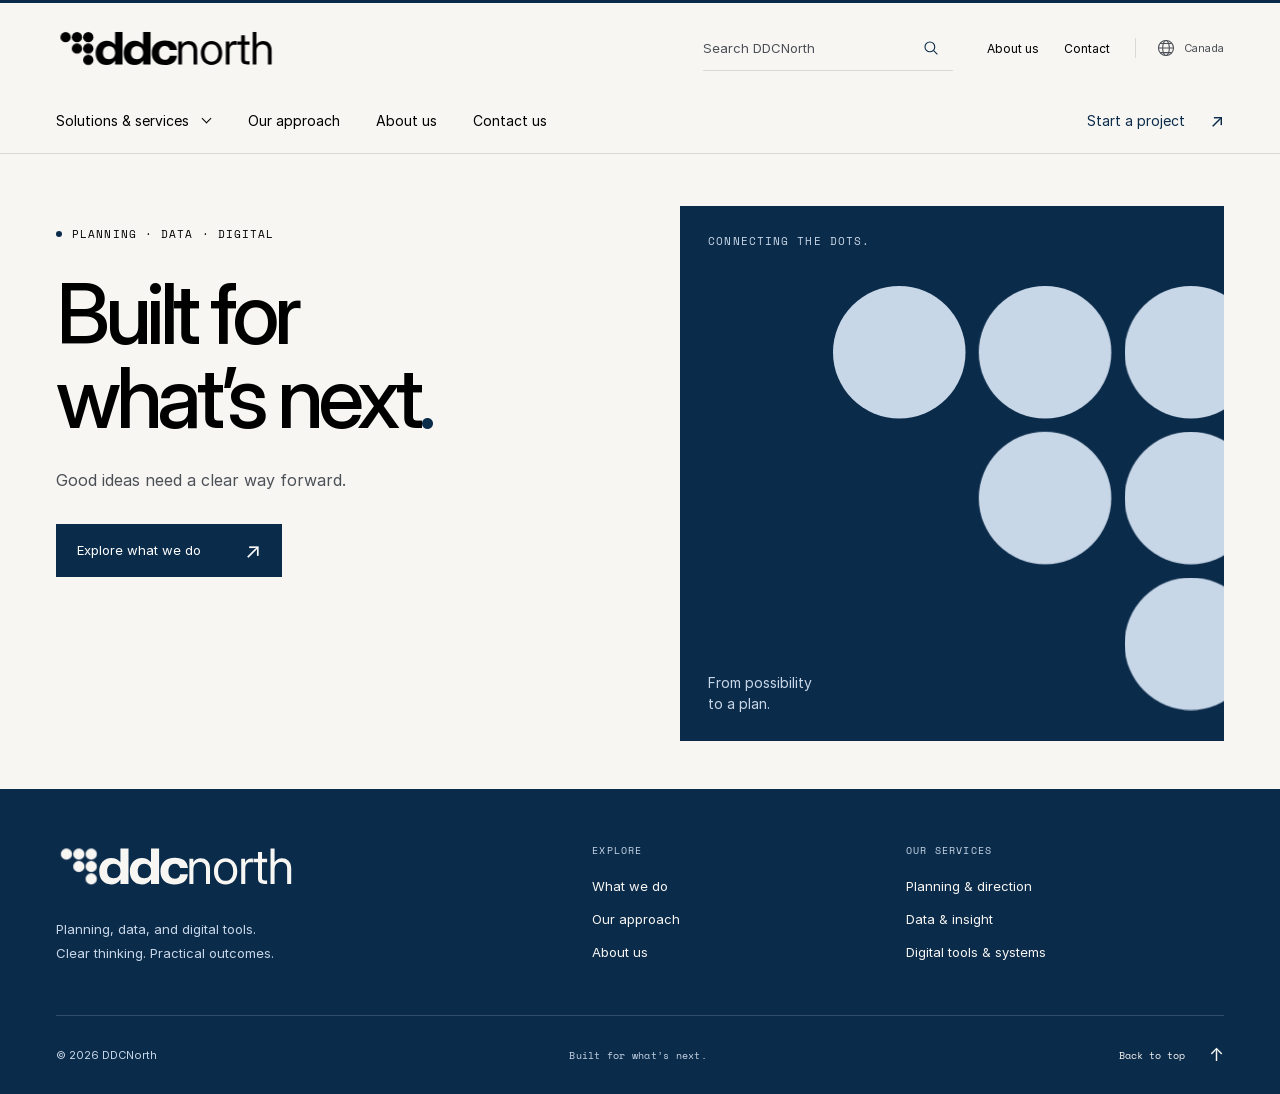
==== commit 29facdc0: "Remove homepage introduction strip" ====
--- a/index.html
+++ b/index.html
@@ -65,7 +65,6 @@
         <div class="art-bottom"><span>From possibility<br>to a plan.</span></div>
       </div>
     </section>
-    <div class="intro-strip wrap"><p>A clear path through complexity.</p><a href="services/" aria-label="Explore our services">Discover DDCNorth <span aria-hidden="true">↗</span></a></div>
   </main>
   <footer class="site-footer">
     <div class="wrap">
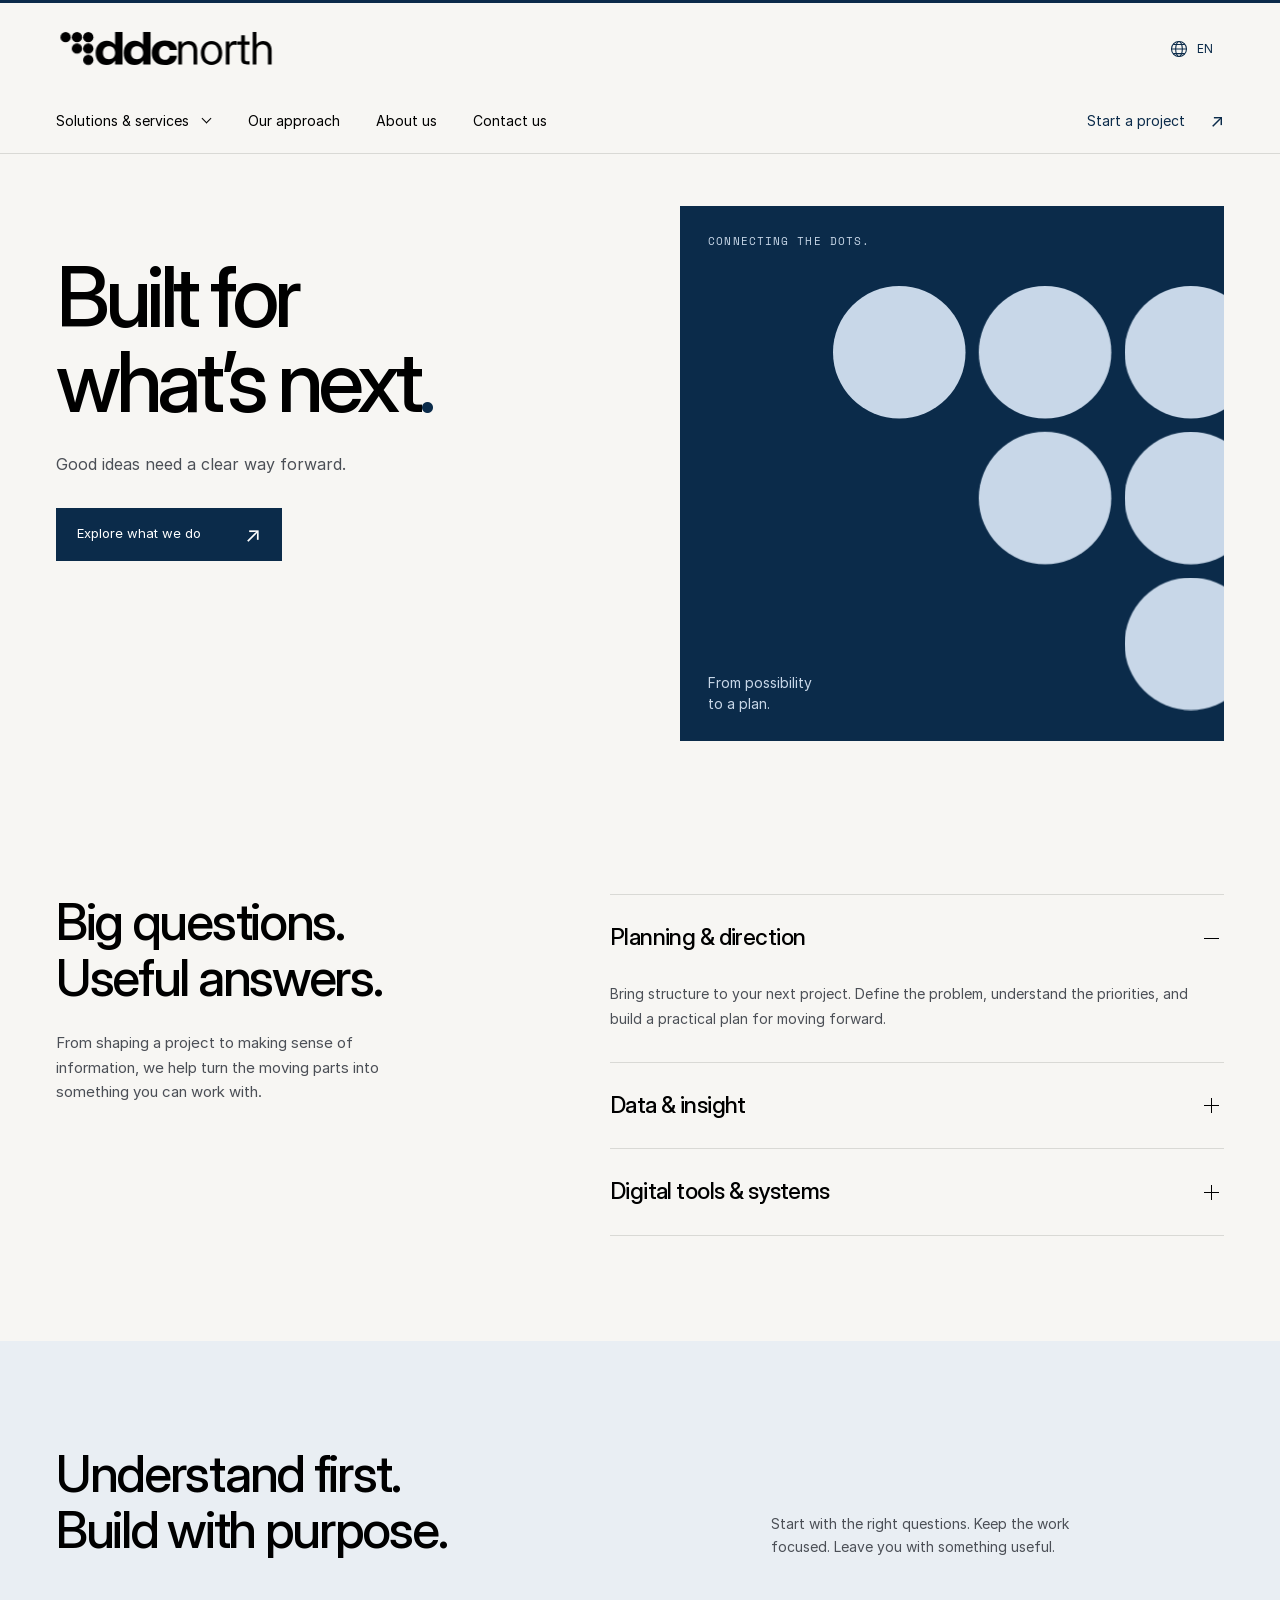
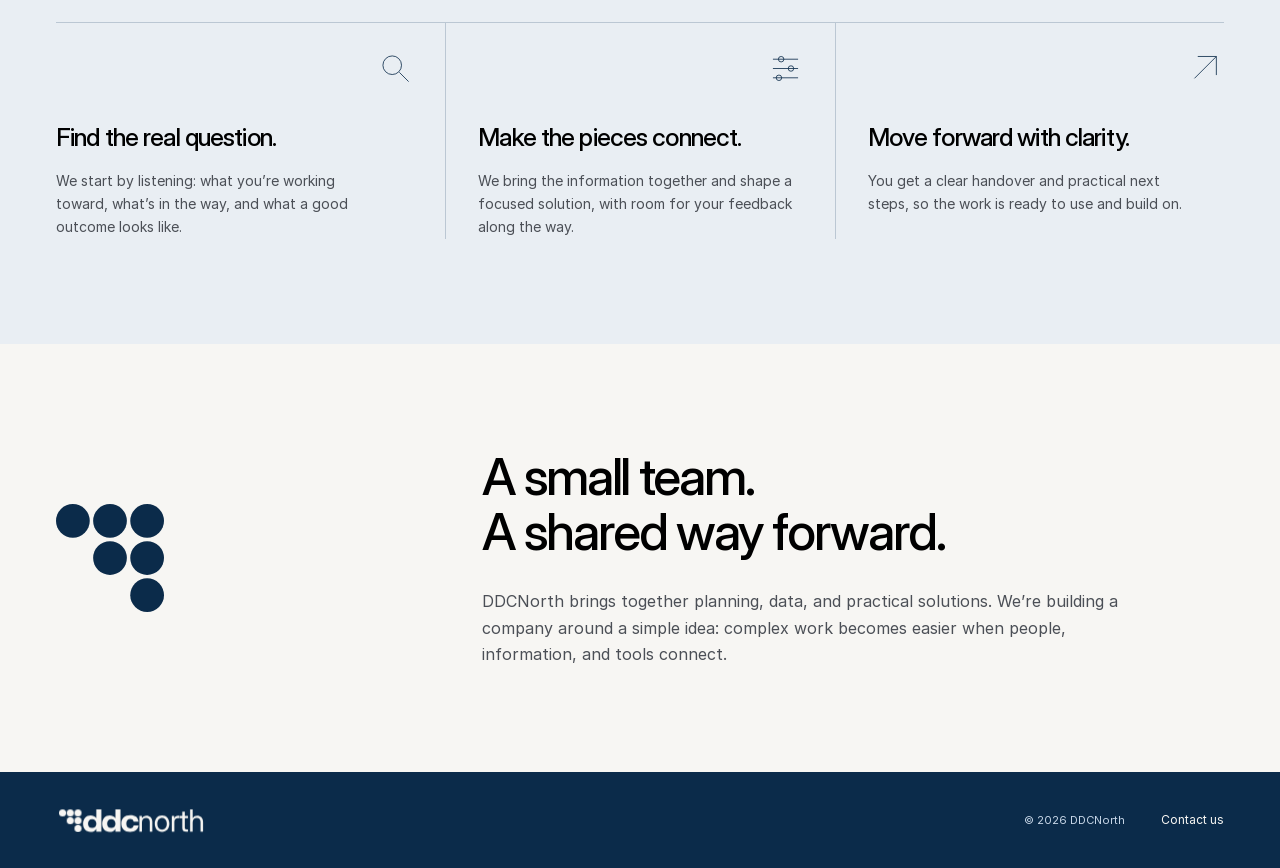
==== commit 2555a585: "Publish bilingual single-page website with globe language selector" ====
--- a/index.html
+++ b/index.html
@@ -10,12 +10,16 @@
   <meta property="og:type" content="website">
   <meta property="og:url" content="https://ddcnorth.com/">
   <link rel="canonical" href="https://ddcnorth.com/">
+  <link rel="alternate" hreflang="en" href="https://ddcnorth.com/">
+  <link rel="alternate" hreflang="fr" href="https://ddcnorth.com/fr/">
+  <link rel="alternate" hreflang="x-default" href="https://ddcnorth.com/">
   <title>DDCNorth | Built for what’s next.</title>
   <link rel="icon" href="[data-uri]" type="image/svg+xml">
   <link rel="stylesheet" href="assets/site.css">
 
   <link rel="stylesheet" href="assets/header.css">
   <link rel="stylesheet" href="assets/footer.css">
+  <script src="assets/config.js" defer></script>
   <script src="assets/header.js" defer></script>
 </head>
 <body id="top">
@@ -24,13 +28,21 @@
     <div class="header-container brand-row">
       <a class="site-brand" href="./" aria-label="DDCNorth home"><svg class="brand-logo" xmlns="http://www.w3.org/2000/svg" width="220" height="43" viewBox="0 0 799.14231709 152" aria-hidden="true" focusable="false"><g transform="translate(16 16) scale(0.46875)"><g data-brand-symbol="six-dot" data-size="standard" fill="#000000"><circle cx="40" cy="40" r="40"/><circle cx="128" cy="40" r="40"/><circle cx="216" cy="40" r="40"/><circle cx="128" cy="128" r="40"/><circle cx="216" cy="128" r="40"/><circle cx="216" cy="216" r="40"/></g></g><g transform="translate(144.72727273 16) scale(1.45454545)"><g data-wordmark="ddcnorth" fill="#000000"><path data-letter="d" d="M66.5 0H48V31.7C42.5 25 36 21.8 27 21.8C10.8 21.8 -0.5 34.3 -0.5 52.5C-0.5 71 10.5 82.5 26.5 82.5C35.6 82.5 42.6 79.2 48 71V81.3H66.5ZM32.5 35.3C23.2 35.3 17.6 41.8 17.6 52C17.6 62.3 23.2 68 32.6 68C42.1 68 48.1 61.8 48.1 52C48.1 41.8 42.1 35.3 32.5 35.3Z" transform="translate(0 0)" fill-rule="evenodd"/><path data-letter="d" d="M66.5 0H48V31.7C42.5 25 36 21.8 27 21.8C10.8 21.8 -0.5 34.3 -0.5 52.5C-0.5 71 10.5 82.5 26.5 82.5C35.6 82.5 42.6 79.2 48 71V81.3H66.5ZM32.5 35.3C23.2 35.3 17.6 41.8 17.6 52C17.6 62.3 23.2 68 32.6 68C42.1 68 48.1 61.8 48.1 52C48.1 41.8 42.1 35.3 32.5 35.3Z" transform="translate(70 0)" fill-rule="evenodd"/><path data-letter="c" d="M62.5 45H44.7C43.1 37.5 38.7 34.8 32.6 34.8C23.5 34.8 17.8 41.4 17.8 52.5C17.8 63.5 23.6 69.4 32.6 69.4C38.8 69.4 43.4 65.9 44.7 59H62.5C60.8 74.3 49.5 82.5 32 82.5C11.7 82.5 -0.4 71.2 -0.4 52.4C-0.4 33.7 11.7 21.5 32.5 21.5C50.9 21.5 61.1 29.5 62.5 45Z" transform="translate(140 0)"/><path data-word="north" d="M9.26354029062087 47.51651254953764C9.26354029062087 35.90984147952443 16.020475561426686 31.060105680317037 24.41215323645971 31.060105680317037C33.02179656538969 31.060105680317037 38.03500660501981 36.12780713342139 38.03500660501981 46.09973579920739V81.19220607661822H47.29854689564068V45.445838837516504C47.29854689564068 30.133751651254947 37.76254953764861 22.55944517833553 26.1558784676354 22.55944517833553C18.854029062087186 22.55944517833553 13.02344782034346 25.556472919418752 9.04557463672391 32.0954425363276V23.649273447820335H0.0V81.19220607661822H9.26354029062087ZM83.00306472919418 82.49999999999999C98.96904887714663 82.49999999999999 109.70385733157198 70.07595772787317 109.70385733157198 52.52972258916776C109.70385733157198 34.874504623513864 98.96904887714663 22.34147952443857 83.00306472919418 22.34147952443857C67.03708058124174 22.34147952443857 56.302272126816376 34.874504623513864 56.302272126816376 52.52972258916776C56.302272126816376 70.07595772787317 67.03708058124174 82.49999999999999 83.00306472919418 82.49999999999999ZM83.00306472919418 74.10832232496696C72.1047820343461 74.10832232496696 65.67479524438573 65.60766182298546 65.67479524438573 52.52972258916776C65.67479524438573 39.342800528401575 72.15927344782034 30.73315719947159 83.00306472919418 30.73315719947159C93.84685601056802 30.73315719947159 100.33133421400262 39.39729194187582 100.33133421400262 52.52972258916776C100.33133421400262 65.55317040951122 93.90134742404226 74.10832232496696 83.00306472919418 74.10832232496696ZM118.70758256274767 81.19220607661822H127.97112285336854V45.77278731836195C127.97112285336854 36.018824306472915 133.47475561426683 31.71400264200792 139.85025099075295 31.71400264200792C142.52033025099075 31.71400264200792 144.7544782034346 32.14993394980184 145.51735799207398 32.3678996036988V23.10435931307793C144.7544782034346 22.99537648612945 143.28321003963012 22.77741083223249 141.59397622192864 22.77741083223249C134.4011096433289 22.77741083223249 129.87832232496697 26.75528401585204 127.75315719947159 32.69484808454425H127.53519154557463V23.649273447820335H118.70758256274767ZM178.00688243064727 23.649273447820335H166.34571994715984V7.955746367239101H157.08217965653895V23.649273447820335H146.83779392338175V31.605019815059435H157.08217965653895V68.223249669749C157.08217965653895 76.88738441215322 161.93191545574635 81.19220607661822 171.79486129458388 81.19220607661822H178.00688243064727V73.23645970937912H172.6667239101717C167.9259709379128 73.23645970937912 166.34571994715984 71.71070013210038 166.34571994715984 67.24240422721267V31.605019815059435H178.00688243064727ZM195.07533685601055 47.51651254953764C195.07533685601055 35.90984147952443 201.83227212681638 31.060105680317037 210.2239498018494 31.060105680317037C218.83359313077938 31.060105680317037 223.8468031704095 36.12780713342139 223.8468031704095 46.09973579920739V81.19220607661822H233.11034346103037V45.445838837516504C233.11034346103037 30.133751651254947 223.5743461030383 22.55944517833553 211.9676750330251 22.55944517833553C204.8292998678996 22.55944517833553 199.0532100396301 25.447490092470268 195.07533685601055 31.71400264200792V0.0H185.8117965653897V81.19220607661822H195.07533685601055Z" transform="translate(205.8 0)"/></g></g></svg></a>
       <button class="mobile-menu-toggle" type="button" aria-controls="navigation" aria-expanded="false">Menu <span class="menu-lines" aria-hidden="true"><i></i></span></button>
-      <form class="site-search" role="search">
+      <form class="site-search" role="search" hidden inert>
         <label class="sr-only" for="site-search-input">Search DDCNorth</label>
         <div class="search-field"><input id="site-search-input" type="search" placeholder="Search DDCNorth" autocomplete="off" aria-controls="site-search-results" aria-expanded="false"><button type="submit" aria-label="Search"><svg viewBox="0 0 24 24" aria-hidden="true"><circle cx="10.5" cy="10.5" r="6.5"/><path d="m15.5 15.5 5 5"/></svg></button></div>
         <div id="site-search-results" class="search-results" aria-label="Search results" hidden></div>
         <div id="search-status" class="sr-only" role="status" aria-live="polite"></div>
       </form>
-      <nav class="utility-links" aria-label="Quick links"><a href="about/">About us</a><a href="mailto:Fryderyk@ddcnorth.com">Contact</a><span class="header-location"><svg viewBox="0 0 24 24" aria-hidden="true"><circle cx="12" cy="12" r="9"/><ellipse cx="12" cy="12" rx="4" ry="9"/><path d="M3 12h18M5 6.5h14M5 17.5h14"/></svg>Canada</span></nav>
+      <nav class="language-switch" aria-label="Language">
+        <details class="language-picker">
+          <summary aria-label="Choose language. Current language: English."><svg viewBox="0 0 24 24" aria-hidden="true"><circle cx="12" cy="12" r="9"/><ellipse cx="12" cy="12" rx="4" ry="9"/><path d="M3 12h18M5 6.5h14M5 17.5h14"/></svg><span aria-hidden="true">EN</span></summary>
+          <div class="language-options">
+            <a href="./" lang="en" hreflang="en" aria-current="page">English</a>
+            <a href="fr/" lang="fr" hreflang="fr">Français</a>
+          </div>
+        </details>
+      </nav>
     </div>
     <nav class="main-navigation header-container" id="navigation" aria-label="Main navigation">
       <div class="nav-services">
@@ -38,15 +50,14 @@
         <div class="services-dropdown" id="services-dropdown" hidden>
           <p class="dropdown-heading">Planning. Data. Digital.</p>
           <div class="service-menu-grid">
-            <a href="services/#service-planning"><span class="menu-index">01 / Planning</span><strong>Planning &amp; direction</strong><p>Define the question, align the priorities, and create a practical way forward.</p></a>
-            <a href="services/#service-data"><span class="menu-index">02 / Data</span><strong>Data &amp; insight</strong><p>Organize information, understand the patterns, and make the findings clear.</p></a>
-            <a href="services/#service-digital"><span class="menu-index">03 / Digital</span><strong>Digital tools &amp; systems</strong><p>Connect your work with useful websites, workflows, and custom tools.</p></a>
+            <a href="#service-planning"><strong>Planning &amp; direction</strong><p>Define the question, align the priorities, and create a practical way forward.</p></a>
+            <a href="#service-data"><strong>Data &amp; insight</strong><p>Organize information, understand the patterns, and make the findings clear.</p></a>
+            <a href="#service-digital"><strong>Digital tools &amp; systems</strong><p>Connect your work with useful websites, workflows, and custom tools.</p></a>
           </div>
-          <div class="dropdown-footer"><span>Clear thinking. Practical outcomes.</span><a href="services/">Explore all services <span aria-hidden="true">→</span></a></div>
         </div>
       </div>
-      <a href="approach/">Our approach</a>
-      <a href="about/">About us</a>
+      <a href="#approach">Our approach</a>
+      <a href="#about">About us</a>
       <a href="mailto:Fryderyk@ddcnorth.com">Contact us</a>
       <a class="project-link" href="mailto:Fryderyk@ddcnorth.com?subject=Let%E2%80%99s%20talk%20about%20a%20project">Start a project <span aria-hidden="true">↗</span></a>
     </nav>
@@ -54,10 +65,9 @@
   <main id="main">
     <section class="hero wrap" aria-labelledby="hero-title">
       <div class="hero-copy">
-        <p class="eyebrow"><span class="tiny-dot"></span> Planning · Data · Digital</p>
         <h1 id="hero-title">Built for<br>what’s next<span class="period">.</span></h1>
         <p class="hero-description">Good ideas need a clear way forward.</p>
-        <a class="button" href="services/">Explore what we do <span aria-hidden="true">↗</span></a>
+        <a class="button" href="#services">Explore what we do <span aria-hidden="true">↗</span></a>
       </div>
       <div class="hero-art" aria-label="DDCNorth’s six-dot brand symbol in ice blue on midnight blue" role="img">
         <div class="art-top eyebrow"><span>Connecting the dots.</span></div>
@@ -65,32 +75,43 @@
         <div class="art-bottom"><span>From possibility<br>to a plan.</span></div>
       </div>
     </section>
+    <section id="services" class="services section wrap" aria-labelledby="services-title">
+      <div class="section-heading"><h2 class="page-title" id="services-title">Big questions.<br>Useful answers.</h2><p>From shaping a project to making sense of information, we help turn the moving parts into something you can work with.</p></div>
+      <div class="service-list">
+        <details id="service-planning" open>
+          <summary><span>Planning & direction</span><span class="plus" aria-hidden="true"></span></summary>
+          <div class="service-body"><p>Bring structure to your next project. Define the problem, understand the priorities, and build a practical plan for moving forward.</p></div>
+        </details>
+        <details id="service-data">
+          <summary><span>Data & insight</span><span class="plus" aria-hidden="true"></span></summary>
+          <div class="service-body"><p>Make information easier to understand and use. Organize your data, explore the patterns, and communicate what matters in clear, accessible ways.</p></div>
+        </details>
+        <details id="service-digital">
+          <summary><span>Digital tools & systems</span><span class="plus" aria-hidden="true"></span></summary>
+          <div class="service-body"><p>Connect the plan to everyday work. Build straightforward websites, useful tools, and workflows that make information easier to manage and share.</p></div>
+        </details>
+      </div>
+    </section>
+    <section id="approach" class="approach" aria-labelledby="approach-title">
+      <div class="wrap section">
+        <div class="approach-heading"><h2 class="page-title" id="approach-title">Understand first.<br>Build with purpose.</h2><p>Start with the right questions. Keep the work focused. Leave you with something useful.</p></div>
+        <div class="steps">
+          <article><div class="step-top"><svg aria-hidden="true" viewBox="0 0 64 64"><circle cx="26" cy="26" r="17"/><path d="m39 39 17 17"/></svg></div><h3>Find the real question.</h3><p>We start by listening: what you’re working toward, what’s in the way, and what a good outcome looks like.</p></article>
+          <article><div class="step-top"><svg aria-hidden="true" viewBox="0 0 64 64"><path d="M9 15h46M9 32h46M9 49h46"/><circle cx="24" cy="15" r="5"/><circle cx="42" cy="32" r="5"/><circle cx="20" cy="49" r="5"/></svg></div><h3>Make the pieces connect.</h3><p>We bring the information together and shape a focused solution, with room for your feedback along the way.</p></article>
+          <article><div class="step-top"><svg aria-hidden="true" viewBox="0 0 64 64"><path d="M10 50 50 10M16 10h34v34"/></svg></div><h3>Move forward with clarity.</h3><p>You get a clear handover and practical next steps, so the work is ready to use and build on.</p></article>
+        </div>
+      </div>
+    </section>
+    <section id="about" class="about section wrap" aria-labelledby="about-title">
+      <div class="about-label"><img src="[data-uri]" alt="" width="112" height="112" loading="lazy"></div>
+      <div class="about-copy"><h2 class="page-title" id="about-title">A small team.<br>A shared way forward.</h2><p>DDCNorth brings together planning, data, and practical solutions. We’re building a company around a simple idea: complex work becomes easier when people, information, and tools connect.</p></div>
+    </section>
   </main>
   <footer class="site-footer">
-    <div class="wrap">
-      <div class="footer-directory">
-        <div class="footer-identity">
-          <a class="footer-brand" href="./" aria-label="DDCNorth home"><svg class="brand-logo" xmlns="http://www.w3.org/2000/svg" width="220" height="43" viewBox="0 0 799.14231709 152" aria-hidden="true" focusable="false"><g transform="translate(16 16) scale(0.46875)"><g data-brand-symbol="six-dot" data-size="standard" fill="#000000"><circle cx="40" cy="40" r="40"/><circle cx="128" cy="40" r="40"/><circle cx="216" cy="40" r="40"/><circle cx="128" cy="128" r="40"/><circle cx="216" cy="128" r="40"/><circle cx="216" cy="216" r="40"/></g></g><g transform="translate(144.72727273 16) scale(1.45454545)"><g data-wordmark="ddcnorth" fill="#000000"><path data-letter="d" d="M66.5 0H48V31.7C42.5 25 36 21.8 27 21.8C10.8 21.8 -0.5 34.3 -0.5 52.5C-0.5 71 10.5 82.5 26.5 82.5C35.6 82.5 42.6 79.2 48 71V81.3H66.5ZM32.5 35.3C23.2 35.3 17.6 41.8 17.6 52C17.6 62.3 23.2 68 32.6 68C42.1 68 48.1 61.8 48.1 52C48.1 41.8 42.1 35.3 32.5 35.3Z" transform="translate(0 0)" fill-rule="evenodd"/><path data-letter="d" d="M66.5 0H48V31.7C42.5 25 36 21.8 27 21.8C10.8 21.8 -0.5 34.3 -0.5 52.5C-0.5 71 10.5 82.5 26.5 82.5C35.6 82.5 42.6 79.2 48 71V81.3H66.5ZM32.5 35.3C23.2 35.3 17.6 41.8 17.6 52C17.6 62.3 23.2 68 32.6 68C42.1 68 48.1 61.8 48.1 52C48.1 41.8 42.1 35.3 32.5 35.3Z" transform="translate(70 0)" fill-rule="evenodd"/><path data-letter="c" d="M62.5 45H44.7C43.1 37.5 38.7 34.8 32.6 34.8C23.5 34.8 17.8 41.4 17.8 52.5C17.8 63.5 23.6 69.4 32.6 69.4C38.8 69.4 43.4 65.9 44.7 59H62.5C60.8 74.3 49.5 82.5 32 82.5C11.7 82.5 -0.4 71.2 -0.4 52.4C-0.4 33.7 11.7 21.5 32.5 21.5C50.9 21.5 61.1 29.5 62.5 45Z" transform="translate(140 0)"/><path data-word="north" d="M9.26354029062087 47.51651254953764C9.26354029062087 35.90984147952443 16.020475561426686 31.060105680317037 24.41215323645971 31.060105680317037C33.02179656538969 31.060105680317037 38.03500660501981 36.12780713342139 38.03500660501981 46.09973579920739V81.19220607661822H47.29854689564068V45.445838837516504C47.29854689564068 30.133751651254947 37.76254953764861 22.55944517833553 26.1558784676354 22.55944517833553C18.854029062087186 22.55944517833553 13.02344782034346 25.556472919418752 9.04557463672391 32.0954425363276V23.649273447820335H0.0V81.19220607661822H9.26354029062087ZM83.00306472919418 82.49999999999999C98.96904887714663 82.49999999999999 109.70385733157198 70.07595772787317 109.70385733157198 52.52972258916776C109.70385733157198 34.874504623513864 98.96904887714663 22.34147952443857 83.00306472919418 22.34147952443857C67.03708058124174 22.34147952443857 56.302272126816376 34.874504623513864 56.302272126816376 52.52972258916776C56.302272126816376 70.07595772787317 67.03708058124174 82.49999999999999 83.00306472919418 82.49999999999999ZM83.00306472919418 74.10832232496696C72.1047820343461 74.10832232496696 65.67479524438573 65.60766182298546 65.67479524438573 52.52972258916776C65.67479524438573 39.342800528401575 72.15927344782034 30.73315719947159 83.00306472919418 30.73315719947159C93.84685601056802 30.73315719947159 100.33133421400262 39.39729194187582 100.33133421400262 52.52972258916776C100.33133421400262 65.55317040951122 93.90134742404226 74.10832232496696 83.00306472919418 74.10832232496696ZM118.70758256274767 81.19220607661822H127.97112285336854V45.77278731836195C127.97112285336854 36.018824306472915 133.47475561426683 31.71400264200792 139.85025099075295 31.71400264200792C142.52033025099075 31.71400264200792 144.7544782034346 32.14993394980184 145.51735799207398 32.3678996036988V23.10435931307793C144.7544782034346 22.99537648612945 143.28321003963012 22.77741083223249 141.59397622192864 22.77741083223249C134.4011096433289 22.77741083223249 129.87832232496697 26.75528401585204 127.75315719947159 32.69484808454425H127.53519154557463V23.649273447820335H118.70758256274767ZM178.00688243064727 23.649273447820335H166.34571994715984V7.955746367239101H157.08217965653895V23.649273447820335H146.83779392338175V31.605019815059435H157.08217965653895V68.223249669749C157.08217965653895 76.88738441215322 161.93191545574635 81.19220607661822 171.79486129458388 81.19220607661822H178.00688243064727V73.23645970937912H172.6667239101717C167.9259709379128 73.23645970937912 166.34571994715984 71.71070013210038 166.34571994715984 67.24240422721267V31.605019815059435H178.00688243064727ZM195.07533685601055 47.51651254953764C195.07533685601055 35.90984147952443 201.83227212681638 31.060105680317037 210.2239498018494 31.060105680317037C218.83359313077938 31.060105680317037 223.8468031704095 36.12780713342139 223.8468031704095 46.09973579920739V81.19220607661822H233.11034346103037V45.445838837516504C233.11034346103037 30.133751651254947 223.5743461030383 22.55944517833553 211.9676750330251 22.55944517833553C204.8292998678996 22.55944517833553 199.0532100396301 25.447490092470268 195.07533685601055 31.71400264200792V0.0H185.8117965653897V81.19220607661822H195.07533685601055Z" transform="translate(205.8 0)"/></g></g></svg></a>
-          <p>Planning, data, and digital tools.<br>Clear thinking. Practical outcomes.</p>
-        </div>
-        <nav class="footer-links" aria-label="Footer navigation">
-          <h3>Explore</h3>
-          <a href="services/">What we do</a>
-          <a href="approach/">Our approach</a>
-          <a href="about/">About us</a>
-        </nav>
-        <nav class="footer-links" aria-label="Footer services">
-          <h3>Our services</h3>
-          <a href="services/#service-planning">Planning &amp; direction</a>
-          <a href="services/#service-data">Data &amp; insight</a>
-          <a href="services/#service-digital">Digital tools &amp; systems</a>
-        </nav>
-      </div>
-      <div class="footer-bottom">
-        <p>© <span id="year">2026</span> DDCNorth</p>
-        <span class="footer-signoff">Built for what’s next.</span>
-        <a href="#top">Back to top <span aria-hidden="true">↑</span></a>
-      </div>
+    <div class="footer-bar wrap">
+      <a class="footer-brand" href="#top" aria-label="DDCNorth home"><svg class="brand-logo" xmlns="http://www.w3.org/2000/svg" width="220" height="43" viewBox="0 0 799.14231709 152" aria-hidden="true" focusable="false"><g transform="translate(16 16) scale(0.46875)"><g data-brand-symbol="six-dot" data-size="standard" fill="#000000"><circle cx="40" cy="40" r="40"/><circle cx="128" cy="40" r="40"/><circle cx="216" cy="40" r="40"/><circle cx="128" cy="128" r="40"/><circle cx="216" cy="128" r="40"/><circle cx="216" cy="216" r="40"/></g></g><g transform="translate(144.72727273 16) scale(1.45454545)"><g data-wordmark="ddcnorth" fill="#000000"><path data-letter="d" d="M66.5 0H48V31.7C42.5 25 36 21.8 27 21.8C10.8 21.8 -0.5 34.3 -0.5 52.5C-0.5 71 10.5 82.5 26.5 82.5C35.6 82.5 42.6 79.2 48 71V81.3H66.5ZM32.5 35.3C23.2 35.3 17.6 41.8 17.6 52C17.6 62.3 23.2 68 32.6 68C42.1 68 48.1 61.8 48.1 52C48.1 41.8 42.1 35.3 32.5 35.3Z" transform="translate(0 0)" fill-rule="evenodd"/><path data-letter="d" d="M66.5 0H48V31.7C42.5 25 36 21.8 27 21.8C10.8 21.8 -0.5 34.3 -0.5 52.5C-0.5 71 10.5 82.5 26.5 82.5C35.6 82.5 42.6 79.2 48 71V81.3H66.5ZM32.5 35.3C23.2 35.3 17.6 41.8 17.6 52C17.6 62.3 23.2 68 32.6 68C42.1 68 48.1 61.8 48.1 52C48.1 41.8 42.1 35.3 32.5 35.3Z" transform="translate(70 0)" fill-rule="evenodd"/><path data-letter="c" d="M62.5 45H44.7C43.1 37.5 38.7 34.8 32.6 34.8C23.5 34.8 17.8 41.4 17.8 52.5C17.8 63.5 23.6 69.4 32.6 69.4C38.8 69.4 43.4 65.9 44.7 59H62.5C60.8 74.3 49.5 82.5 32 82.5C11.7 82.5 -0.4 71.2 -0.4 52.4C-0.4 33.7 11.7 21.5 32.5 21.5C50.9 21.5 61.1 29.5 62.5 45Z" transform="translate(140 0)"/><path data-word="north" d="M9.26354029062087 47.51651254953764C9.26354029062087 35.90984147952443 16.020475561426686 31.060105680317037 24.41215323645971 31.060105680317037C33.02179656538969 31.060105680317037 38.03500660501981 36.12780713342139 38.03500660501981 46.09973579920739V81.19220607661822H47.29854689564068V45.445838837516504C47.29854689564068 30.133751651254947 37.76254953764861 22.55944517833553 26.1558784676354 22.55944517833553C18.854029062087186 22.55944517833553 13.02344782034346 25.556472919418752 9.04557463672391 32.0954425363276V23.649273447820335H0.0V81.19220607661822H9.26354029062087ZM83.00306472919418 82.49999999999999C98.96904887714663 82.49999999999999 109.70385733157198 70.07595772787317 109.70385733157198 52.52972258916776C109.70385733157198 34.874504623513864 98.96904887714663 22.34147952443857 83.00306472919418 22.34147952443857C67.03708058124174 22.34147952443857 56.302272126816376 34.874504623513864 56.302272126816376 52.52972258916776C56.302272126816376 70.07595772787317 67.03708058124174 82.49999999999999 83.00306472919418 82.49999999999999ZM83.00306472919418 74.10832232496696C72.1047820343461 74.10832232496696 65.67479524438573 65.60766182298546 65.67479524438573 52.52972258916776C65.67479524438573 39.342800528401575 72.15927344782034 30.73315719947159 83.00306472919418 30.73315719947159C93.84685601056802 30.73315719947159 100.33133421400262 39.39729194187582 100.33133421400262 52.52972258916776C100.33133421400262 65.55317040951122 93.90134742404226 74.10832232496696 83.00306472919418 74.10832232496696ZM118.70758256274767 81.19220607661822H127.97112285336854V45.77278731836195C127.97112285336854 36.018824306472915 133.47475561426683 31.71400264200792 139.85025099075295 31.71400264200792C142.52033025099075 31.71400264200792 144.7544782034346 32.14993394980184 145.51735799207398 32.3678996036988V23.10435931307793C144.7544782034346 22.99537648612945 143.28321003963012 22.77741083223249 141.59397622192864 22.77741083223249C134.4011096433289 22.77741083223249 129.87832232496697 26.75528401585204 127.75315719947159 32.69484808454425H127.53519154557463V23.649273447820335H118.70758256274767ZM178.00688243064727 23.649273447820335H166.34571994715984V7.955746367239101H157.08217965653895V23.649273447820335H146.83779392338175V31.605019815059435H157.08217965653895V68.223249669749C157.08217965653895 76.88738441215322 161.93191545574635 81.19220607661822 171.79486129458388 81.19220607661822H178.00688243064727V73.23645970937912H172.6667239101717C167.9259709379128 73.23645970937912 166.34571994715984 71.71070013210038 166.34571994715984 67.24240422721267V31.605019815059435H178.00688243064727ZM195.07533685601055 47.51651254953764C195.07533685601055 35.90984147952443 201.83227212681638 31.060105680317037 210.2239498018494 31.060105680317037C218.83359313077938 31.060105680317037 223.8468031704095 36.12780713342139 223.8468031704095 46.09973579920739V81.19220607661822H233.11034346103037V45.445838837516504C233.11034346103037 30.133751651254947 223.5743461030383 22.55944517833553 211.9676750330251 22.55944517833553C204.8292998678996 22.55944517833553 199.0532100396301 25.447490092470268 195.07533685601055 31.71400264200792V0.0H185.8117965653897V81.19220607661822H195.07533685601055Z" transform="translate(205.8 0)"/></g></g></svg></a>
+      <p class="footer-copyright">© <span id="year">2026</span> DDCNorth</p>
+      <a class="footer-email" href="mailto:Fryderyk@ddcnorth.com">Contact us</a>
     </div>
   </footer>
 </body>
--- a/assets/site.css
+++ b/assets/site.css
@@ -16,3 +16,18 @@
 .page-title{font-size:clamp(36px,4vw,56px);line-height:1.09;letter-spacing:-.045em;margin:0}
 .section-heading .page-title{margin:28px 0 25px}
 @media(max-width:560px){.page-title{font-size:40px}.section-heading .page-title{margin-top:23px}}
+
+/* Close only the gaps left by removed numbered labels. */
+.section-heading .page-title{margin-top:0}
+.service-list{padding-top:0}
+.service-list summary{grid-template-columns:1fr 20px}
+.service-body{padding-left:0}
+.approach-heading{grid-template-columns:1.5fr 1fr}
+.approach-heading>p:last-child{grid-column:auto;max-width:360px}
+.step-top{justify-content:flex-end}
+.about-label{justify-content:center}
+.about-label img{margin-top:0}
+@media(max-width:800px){.approach-heading{grid-template-columns:1fr}}
+@media(max-width:560px){.about-label{display:none}.service-list summary{grid-template-columns:1fr 15px}}
+html[lang=fr] .hero h1{font-size:clamp(52px,6vw,88px)}
+@media(max-width:560px){html[lang=fr] .hero h1{font-size:clamp(52px,12vw,68px)}}
--- a/assets/header.css
+++ b/assets/header.css
@@ -73,3 +73,18 @@
 .brand-logo [data-brand-symbol="six-dot"] circle:nth-child(5){animation-delay:.24s}
 .brand-logo [data-brand-symbol="six-dot"] circle:nth-child(6){animation-delay:.3s}
 @media(prefers-reduced-motion:reduce){.brand-logo [data-brand-symbol="six-dot"] circle{animation:none!important;opacity:1;transform:none}}
+
+/* The globe opens a native disclosure, including without JavaScript. */
+.language-switch{position:relative;flex-shrink:0;font-size:12px}
+.language-picker summary{display:flex;align-items:center;justify-content:center;gap:8px;min-width:66px;min-height:44px;cursor:pointer;list-style:none;color:var(--blue)}
+.language-picker summary::-webkit-details-marker{display:none}
+.language-picker summary svg{width:20px;height:20px;fill:none;stroke:currentColor;stroke-width:1.3}
+.language-picker summary:hover,.language-picker[open] summary{background:#e9eef3}
+.language-picker summary:focus-visible,.language-options a:focus-visible{outline:2px solid var(--blue);outline-offset:2px}
+.language-options{position:absolute;right:0;top:calc(100% + 6px);z-index:80;width:164px;padding:6px;background:var(--paper);border:1px solid var(--line);box-shadow:0 8px 20px #0b2b4a12}
+.language-options a{display:flex;align-items:center;justify-content:space-between;gap:16px;min-height:44px;padding:10px 12px;color:var(--muted)}
+.language-options a:hover{background:#e9eef3;color:var(--blue)}
+.language-options a[aria-current=page]{color:var(--blue);font-weight:600;background:#e9eef3}
+.language-options a[aria-current=page]::after{content:'✓'}
+@media(max-width:900px){.language-switch{margin-left:12px;order:2}.mobile-menu-toggle{order:3}.site-search{order:4}.site-brand .brand-logo{width:180px}}
+@media(max-width:420px){.site-brand .brand-logo{width:150px}.language-switch{margin-left:auto}.mobile-menu-toggle{padding-left:6px;gap:6px}.menu-lines{display:none}}
--- a/assets/footer.css
+++ b/assets/footer.css
@@ -1,32 +1,10 @@
-.site-footer{background:var(--blue);color:var(--paper);--footer-line:#c8d7e833}
-.footer-invitation{display:grid;grid-template-columns:1.2fr 1fr;gap:90px;align-items:center;padding:76px 0 70px;border-bottom:1px solid var(--footer-line)}
-.footer-invitation-heading .eyebrow{color:var(--ice);font-size:10px;letter-spacing:.12em;margin-bottom:24px}
-.footer-invitation h2{font:500 clamp(54px,6.1vw,86px)/1.03 var(--display);letter-spacing:-.055em;color:var(--paper)}
-.footer-invitation h2 span{color:var(--ice)}
-.footer-invitation-copy{max-width:365px;justify-self:end;padding-top:28px}
-.footer-invitation-copy>p{font-size:15px;line-height:1.8;color:var(--ice)}
-.footer-cta{display:flex;align-items:center;justify-content:space-between;gap:38px;width:fit-content;min-height:52px;padding:15px 20px;margin-top:28px;background:var(--ice);color:var(--blue);font-size:13px;line-height:1.5;transition:background .2s}
-.footer-cta span{font-size:21px;line-height:1;transition:transform .2s}
-.footer-cta:hover{background:var(--paper)}
-.footer-cta:hover span{transform:translate(2px,-2px)}
-.footer-email{display:block;width:fit-content;margin-top:17px;color:var(--ice);font-size:12px;line-height:1.6}
-.footer-email:hover{text-decoration:underline;text-underline-offset:5px}
-.footer-directory{display:grid;grid-template-columns:1.45fr .75fr 1fr;gap:75px;padding:54px 0 50px}
-.footer-brand{display:inline-block;width:240px;max-width:100%}
-.site-footer .brand-logo{width:240px;max-width:100%;height:auto}
+.site-footer{background:var(--blue);color:var(--paper)}
+.footer-bar{display:flex;align-items:center;gap:36px;min-height:96px;padding-block:20px}
+.footer-brand{display:block;width:150px;flex-shrink:0;margin-right:auto}
+.site-footer .brand-logo{width:150px;max-width:100%;height:auto}
 .site-footer .brand-logo [fill]{fill:var(--paper)}
-.footer-identity p{color:var(--ice);font-size:13px;line-height:1.8;margin-top:21px}
-.footer-links{display:flex;flex-direction:column;align-items:flex-start;gap:12px}
-.footer-links h3{font:400 10px/1.5 var(--mono);text-transform:uppercase;letter-spacing:.12em;color:var(--ice);margin-bottom:6px}
-.footer-links a{font-size:13px;line-height:1.6;color:var(--paper)}
-.footer-links a:hover{text-decoration:underline;text-underline-offset:5px;text-decoration-thickness:1px}
-.footer-bottom{display:flex;align-items:center;justify-content:space-between;gap:24px;min-height:79px;border-top:1px solid var(--footer-line);font-size:11px}
-.footer-bottom p{color:var(--ice)}
-.footer-signoff{color:var(--ice);font:10px/1.5 var(--mono);letter-spacing:.025em}
-.footer-bottom>a{display:flex;align-items:center;gap:24px;font:10px/1.5 var(--mono)}
-.footer-bottom>a span{font:18px/1 Inter,Arial,sans-serif}
-.footer-bottom>a:hover{text-decoration:underline;text-underline-offset:5px}
-.site-footer a:focus-visible{outline-color:var(--ice);outline-offset:5px}
-@media(max-width:1100px){.footer-invitation{gap:55px;padding-block:65px}.footer-directory{gap:45px;grid-template-columns:1.25fr .75fr 1fr}.footer-brand{width:220px}.site-footer .brand-logo{width:220px}}
-@media(max-width:800px){.footer-invitation{grid-template-columns:1.1fr 1fr;gap:35px;padding:56px 0}.footer-invitation h2{font-size:58px}.footer-invitation-copy{padding-top:17px}.footer-invitation-copy>p{font-size:14px}.footer-cta{gap:24px;padding-inline:17px}.footer-directory{grid-template-columns:1fr 1fr;gap:35px 50px;padding-block:42px}.footer-identity{grid-column:1/-1;display:flex;align-items:center;justify-content:space-between;gap:35px;margin-bottom:8px}.footer-identity p{margin:0}.footer-links{gap:9px}.footer-bottom{min-height:76px}.footer-signoff{font-size:9px}}
-@media(max-width:560px){.footer-invitation{grid-template-columns:1fr;gap:28px;padding:52px 0 44px}.footer-invitation-heading .eyebrow{margin-bottom:21px;font-size:9px}.footer-invitation h2{font-size:clamp(54px,12.5vw,70px)}.footer-invitation-copy{justify-self:start;max-width:360px;padding:0}.footer-invitation-copy>p{font-size:14px}.footer-cta{margin-top:23px;min-height:50px;gap:36px}.footer-email{font-size:12px;margin-top:16px}.footer-directory{gap:34px 20px;padding:39px 0 37px;grid-template-columns:.8fr 1.2fr}.footer-identity{display:block;margin:0}.footer-identity p{margin-top:17px;font-size:12px}.footer-links h3{font-size:9px;margin-bottom:4px}.footer-links a{font-size:12px;line-height:1.7}.footer-bottom{flex-wrap:wrap;padding:22px 0;gap:15px;min-height:100px}.footer-bottom p{font-size:10px}.footer-bottom>a{font-size:9px;gap:16px}.footer-signoff{order:3;flex-basis:100%;font-size:9px}}
+.footer-copyright{color:var(--ice);font-size:11px;white-space:nowrap}
+.footer-email{display:inline-flex;align-items:center;min-height:44px;font-size:12px;line-height:1.5}
+.site-footer a:hover{text-decoration:underline;text-underline-offset:5px}
+.site-footer a:focus-visible{outline:2px solid var(--ice);outline-offset:5px}
+@media(max-width:700px){.footer-bar{display:grid;grid-template-columns:1fr auto;gap:12px 20px;min-height:0;padding-block:22px}.footer-brand{width:140px}.site-footer .brand-logo{width:140px}.footer-copyright{font-size:10px;text-align:right}.footer-email{font-size:12px}}
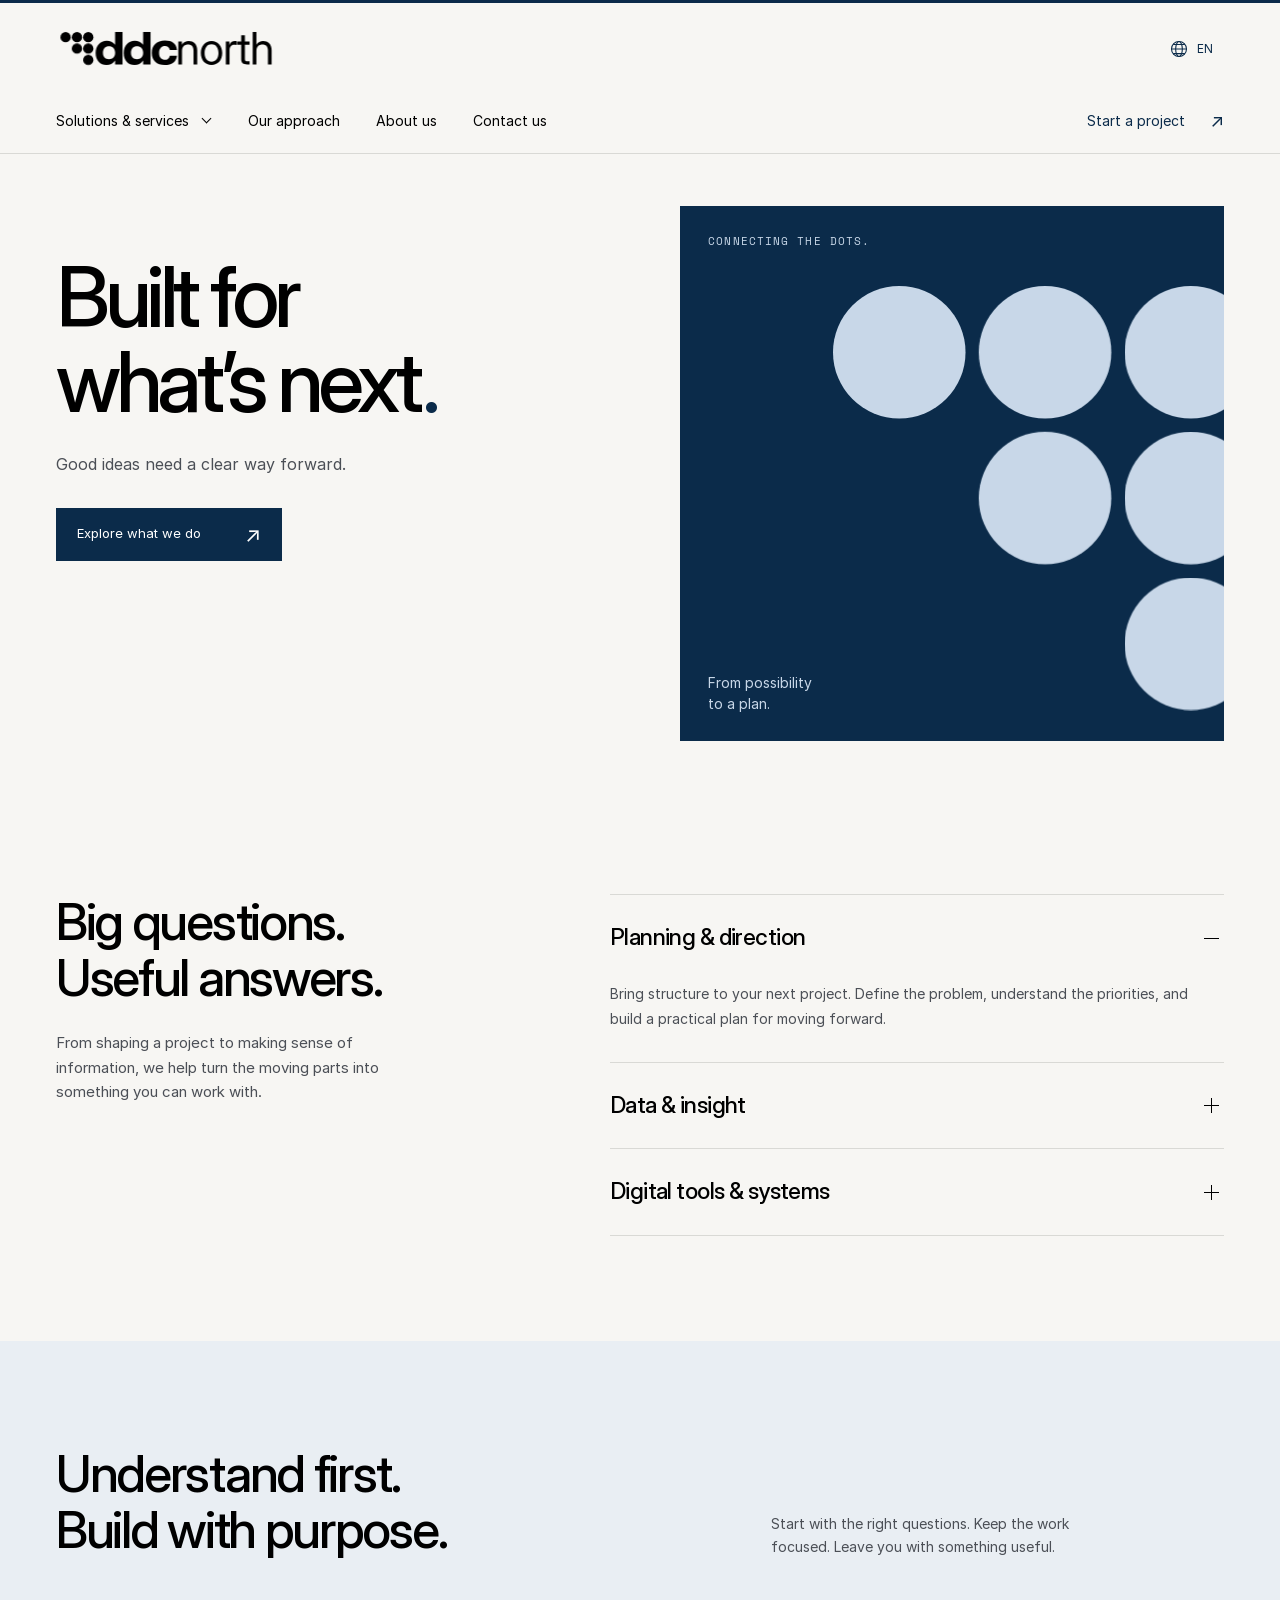
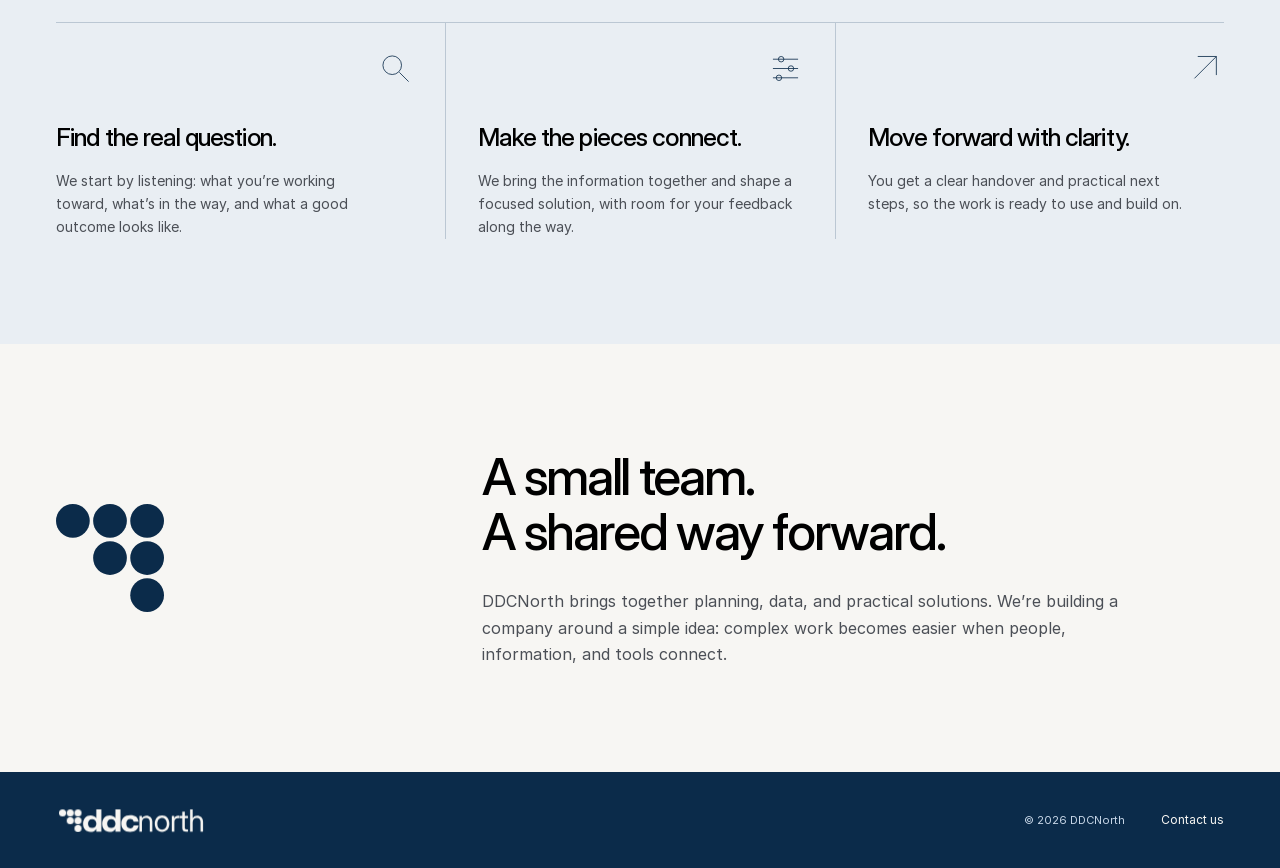
==== commit c4c32db2: "Remove services dropdown label and adjust headline punctuation" ====
--- a/index.html
+++ b/index.html
@@ -48,7 +48,6 @@
       <div class="nav-services">
         <button class="services-trigger" type="button" aria-expanded="false" aria-controls="services-dropdown">Solutions &amp; services <span class="chevron" aria-hidden="true"></span></button>
         <div class="services-dropdown" id="services-dropdown" hidden>
-          <p class="dropdown-heading">Planning. Data. Digital.</p>
           <div class="service-menu-grid">
             <a href="#service-planning"><strong>Planning &amp; direction</strong><p>Define the question, align the priorities, and create a practical way forward.</p></a>
             <a href="#service-data"><strong>Data &amp; insight</strong><p>Organize information, understand the patterns, and make the findings clear.</p></a>
--- a/assets/site.css
+++ b/assets/site.css
@@ -31,3 +31,6 @@
 @media(max-width:560px){.about-label{display:none}.service-list summary{grid-template-columns:1fr 15px}}
 html[lang=fr] .hero h1{font-size:clamp(52px,6vw,88px)}
 @media(max-width:560px){html[lang=fr] .hero h1{font-size:clamp(52px,12vw,68px)}}
+
+/* Keep the blue punctuation clear of the preceding headline letter. */
+.hero h1 .period{margin-inline-start:.045em}
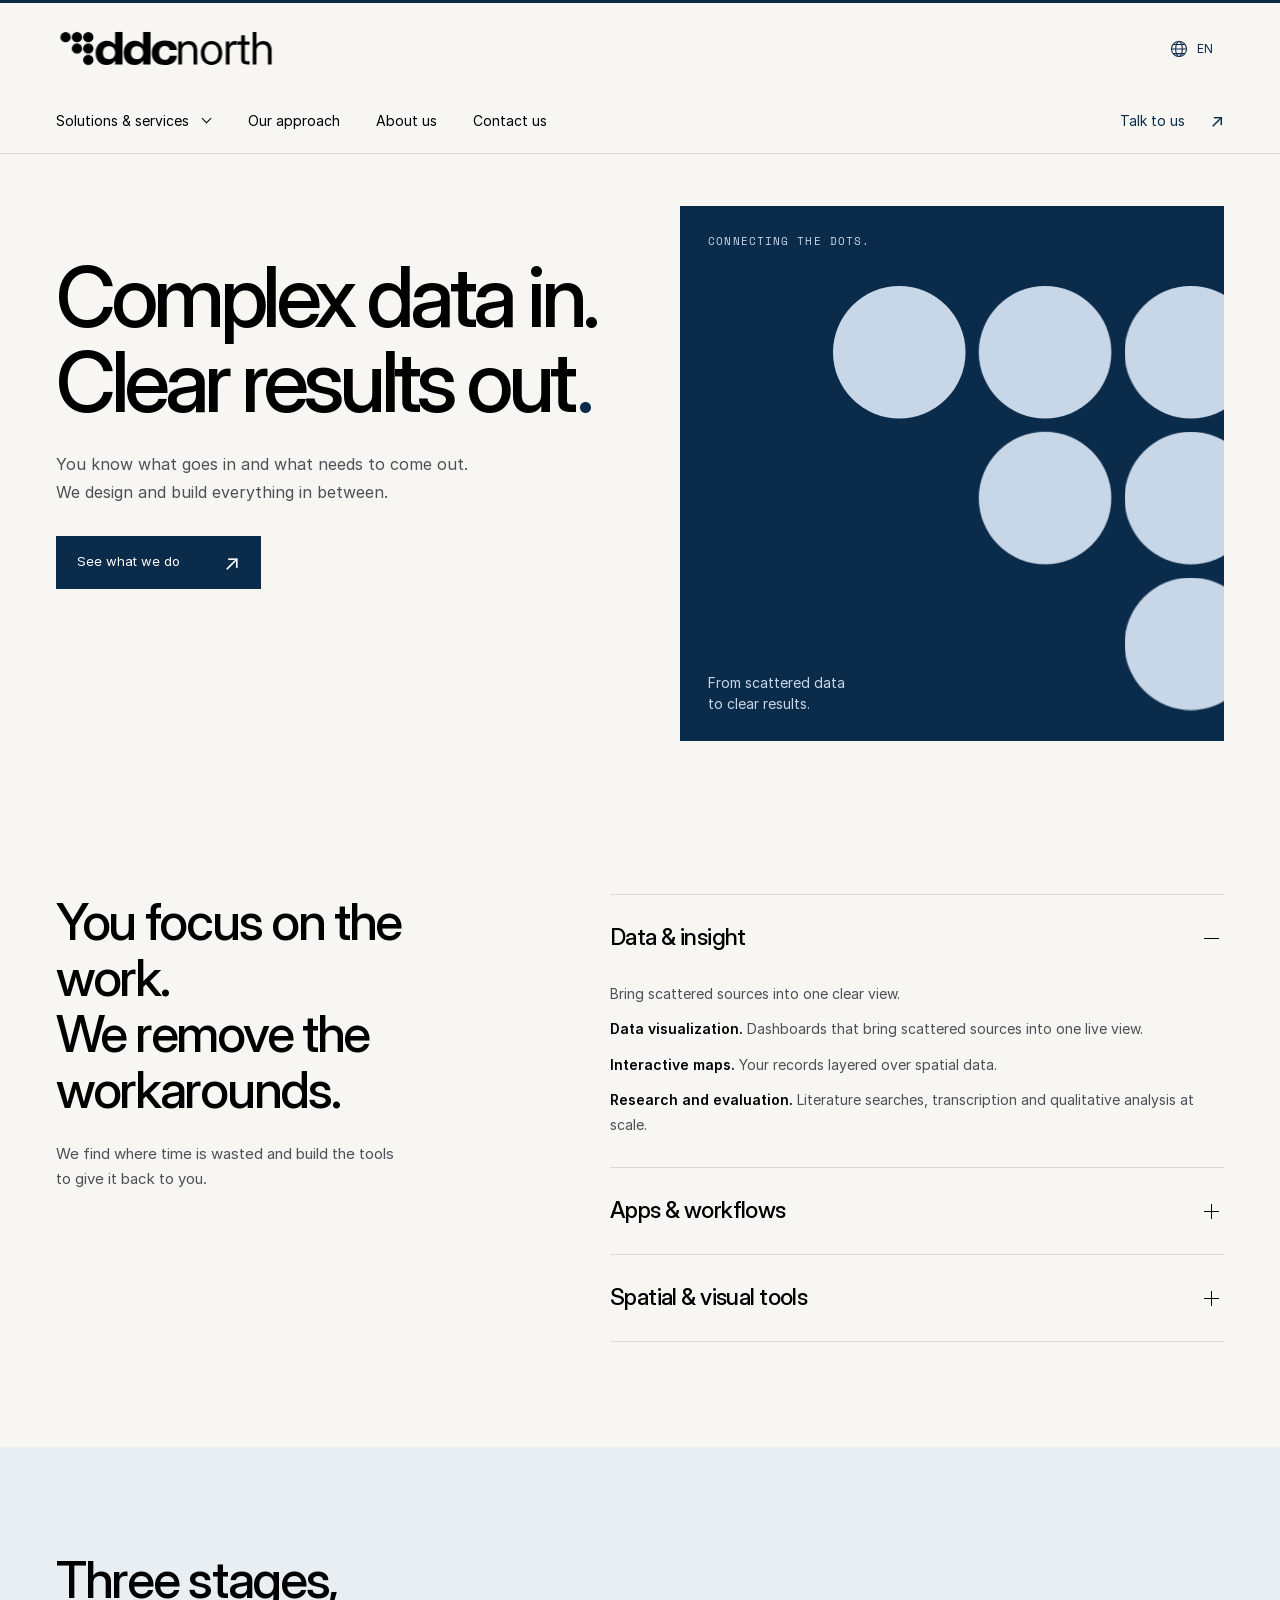
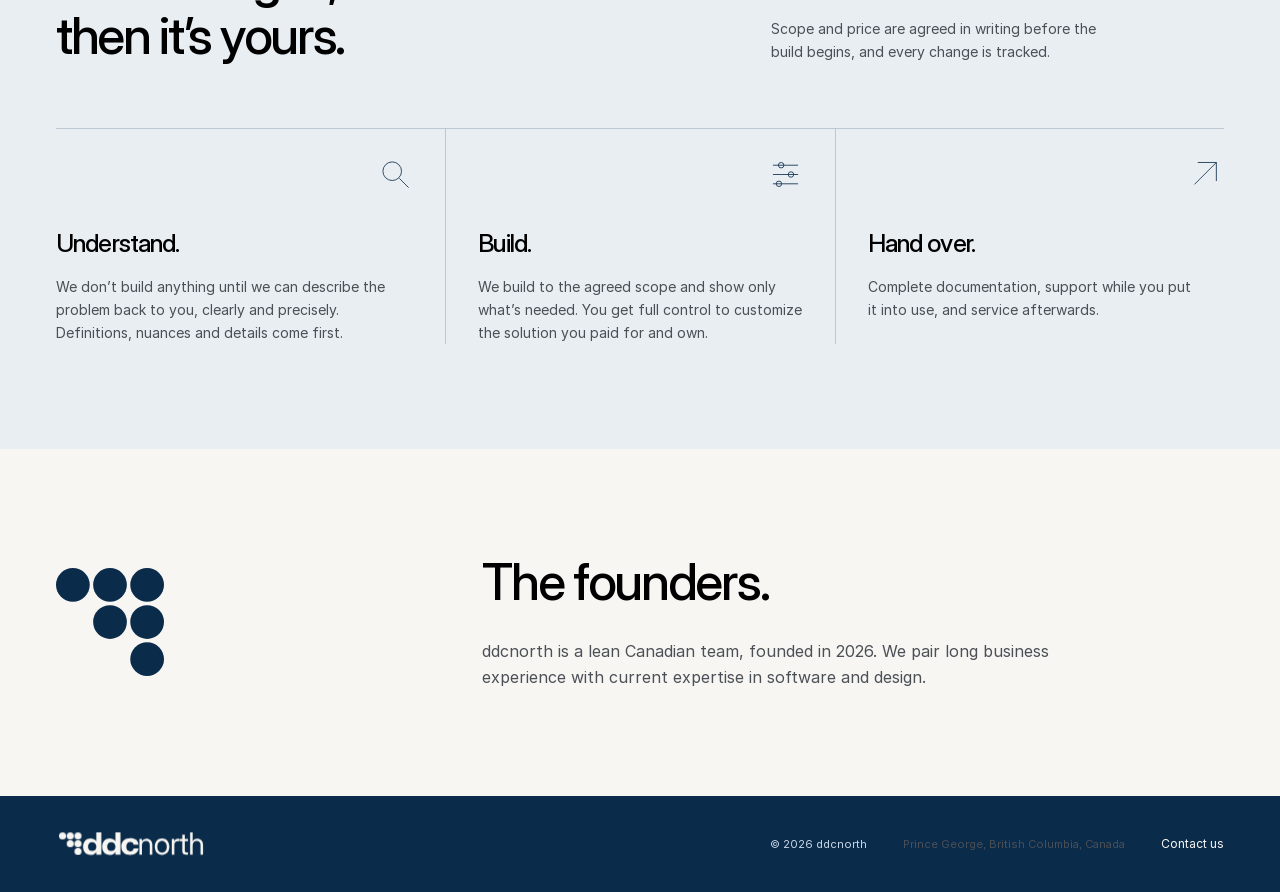
==== commit 6987d8df: "Apply website copy v1.0 (English and French) Replaces the placeholder text with Fred's v1.0 copy, sl" ====
--- a/index.html
+++ b/index.html
@@ -4,16 +4,16 @@
   <meta charset="UTF-8">
   <meta name="viewport" content="width=device-width,initial-scale=1">
   <meta name="theme-color" content="#F7F6F3">
-  <meta name="description" content="DDCNorth brings planning, data, and digital tools together to turn complex questions into clear next steps.">
-  <meta property="og:title" content="DDCNorth | Built for what’s next.">
-  <meta property="og:description" content="Planning, data, and digital tools. Clear thinking for your next step.">
+  <meta name="description" content="ddcnorth is a Canadian team that takes on your complex data problems. You bring the inputs, we handle everything in between, and you get clear results.">
+  <meta property="og:title" content="ddcnorth | We clear the bottlenecks in your work">
+  <meta property="og:description" content="Complex data in. Clear results out. You know what goes in and what needs to come out. We design and build everything in between.">
   <meta property="og:type" content="website">
   <meta property="og:url" content="https://ddcnorth.com/">
   <link rel="canonical" href="https://ddcnorth.com/">
   <link rel="alternate" hreflang="en" href="https://ddcnorth.com/">
   <link rel="alternate" hreflang="fr" href="https://ddcnorth.com/fr/">
   <link rel="alternate" hreflang="x-default" href="https://ddcnorth.com/">
-  <title>DDCNorth | Built for what’s next.</title>
+  <title>ddcnorth | We clear the bottlenecks in your work</title>
   <link rel="icon" href="[data-uri]" type="image/svg+xml">
   <link rel="stylesheet" href="assets/site.css">
 
@@ -26,11 +26,11 @@
   <a class="skip-link" href="#main">Skip to content</a>
   <header class="site-header">
     <div class="header-container brand-row">
-      <a class="site-brand" href="./" aria-label="DDCNorth home"><svg class="brand-logo" xmlns="http://www.w3.org/2000/svg" width="220" height="43" viewBox="0 0 799.14231709 152" aria-hidden="true" focusable="false"><g transform="translate(16 16) scale(0.46875)"><g data-brand-symbol="six-dot" data-size="standard" fill="#000000"><circle cx="40" cy="40" r="40"/><circle cx="128" cy="40" r="40"/><circle cx="216" cy="40" r="40"/><circle cx="128" cy="128" r="40"/><circle cx="216" cy="128" r="40"/><circle cx="216" cy="216" r="40"/></g></g><g transform="translate(144.72727273 16) scale(1.45454545)"><g data-wordmark="ddcnorth" fill="#000000"><path data-letter="d" d="M66.5 0H48V31.7C42.5 25 36 21.8 27 21.8C10.8 21.8 -0.5 34.3 -0.5 52.5C-0.5 71 10.5 82.5 26.5 82.5C35.6 82.5 42.6 79.2 48 71V81.3H66.5ZM32.5 35.3C23.2 35.3 17.6 41.8 17.6 52C17.6 62.3 23.2 68 32.6 68C42.1 68 48.1 61.8 48.1 52C48.1 41.8 42.1 35.3 32.5 35.3Z" transform="translate(0 0)" fill-rule="evenodd"/><path data-letter="d" d="M66.5 0H48V31.7C42.5 25 36 21.8 27 21.8C10.8 21.8 -0.5 34.3 -0.5 52.5C-0.5 71 10.5 82.5 26.5 82.5C35.6 82.5 42.6 79.2 48 71V81.3H66.5ZM32.5 35.3C23.2 35.3 17.6 41.8 17.6 52C17.6 62.3 23.2 68 32.6 68C42.1 68 48.1 61.8 48.1 52C48.1 41.8 42.1 35.3 32.5 35.3Z" transform="translate(70 0)" fill-rule="evenodd"/><path data-letter="c" d="M62.5 45H44.7C43.1 37.5 38.7 34.8 32.6 34.8C23.5 34.8 17.8 41.4 17.8 52.5C17.8 63.5 23.6 69.4 32.6 69.4C38.8 69.4 43.4 65.9 44.7 59H62.5C60.8 74.3 49.5 82.5 32 82.5C11.7 82.5 -0.4 71.2 -0.4 52.4C-0.4 33.7 11.7 21.5 32.5 21.5C50.9 21.5 61.1 29.5 62.5 45Z" transform="translate(140 0)"/><path data-word="north" d="M9.26354029062087 47.51651254953764C9.26354029062087 35.90984147952443 16.020475561426686 31.060105680317037 24.41215323645971 31.060105680317037C33.02179656538969 31.060105680317037 38.03500660501981 36.12780713342139 38.03500660501981 46.09973579920739V81.19220607661822H47.29854689564068V45.445838837516504C47.29854689564068 30.133751651254947 37.76254953764861 22.55944517833553 26.1558784676354 22.55944517833553C18.854029062087186 22.55944517833553 13.02344782034346 25.556472919418752 9.04557463672391 32.0954425363276V23.649273447820335H0.0V81.19220607661822H9.26354029062087ZM83.00306472919418 82.49999999999999C98.96904887714663 82.49999999999999 109.70385733157198 70.07595772787317 109.70385733157198 52.52972258916776C109.70385733157198 34.874504623513864 98.96904887714663 22.34147952443857 83.00306472919418 22.34147952443857C67.03708058124174 22.34147952443857 56.302272126816376 34.874504623513864 56.302272126816376 52.52972258916776C56.302272126816376 70.07595772787317 67.03708058124174 82.49999999999999 83.00306472919418 82.49999999999999ZM83.00306472919418 74.10832232496696C72.1047820343461 74.10832232496696 65.67479524438573 65.60766182298546 65.67479524438573 52.52972258916776C65.67479524438573 39.342800528401575 72.15927344782034 30.73315719947159 83.00306472919418 30.73315719947159C93.84685601056802 30.73315719947159 100.33133421400262 39.39729194187582 100.33133421400262 52.52972258916776C100.33133421400262 65.55317040951122 93.90134742404226 74.10832232496696 83.00306472919418 74.10832232496696ZM118.70758256274767 81.19220607661822H127.97112285336854V45.77278731836195C127.97112285336854 36.018824306472915 133.47475561426683 31.71400264200792 139.85025099075295 31.71400264200792C142.52033025099075 31.71400264200792 144.7544782034346 32.14993394980184 145.51735799207398 32.3678996036988V23.10435931307793C144.7544782034346 22.99537648612945 143.28321003963012 22.77741083223249 141.59397622192864 22.77741083223249C134.4011096433289 22.77741083223249 129.87832232496697 26.75528401585204 127.75315719947159 32.69484808454425H127.53519154557463V23.649273447820335H118.70758256274767ZM178.00688243064727 23.649273447820335H166.34571994715984V7.955746367239101H157.08217965653895V23.649273447820335H146.83779392338175V31.605019815059435H157.08217965653895V68.223249669749C157.08217965653895 76.88738441215322 161.93191545574635 81.19220607661822 171.79486129458388 81.19220607661822H178.00688243064727V73.23645970937912H172.6667239101717C167.9259709379128 73.23645970937912 166.34571994715984 71.71070013210038 166.34571994715984 67.24240422721267V31.605019815059435H178.00688243064727ZM195.07533685601055 47.51651254953764C195.07533685601055 35.90984147952443 201.83227212681638 31.060105680317037 210.2239498018494 31.060105680317037C218.83359313077938 31.060105680317037 223.8468031704095 36.12780713342139 223.8468031704095 46.09973579920739V81.19220607661822H233.11034346103037V45.445838837516504C233.11034346103037 30.133751651254947 223.5743461030383 22.55944517833553 211.9676750330251 22.55944517833553C204.8292998678996 22.55944517833553 199.0532100396301 25.447490092470268 195.07533685601055 31.71400264200792V0.0H185.8117965653897V81.19220607661822H195.07533685601055Z" transform="translate(205.8 0)"/></g></g></svg></a>
+      <a class="site-brand" href="./" aria-label="ddcnorth home"><svg class="brand-logo" xmlns="http://www.w3.org/2000/svg" width="220" height="43" viewBox="0 0 799.14231709 152" aria-hidden="true" focusable="false"><g transform="translate(16 16) scale(0.46875)"><g data-brand-symbol="six-dot" data-size="standard" fill="#000000"><circle cx="40" cy="40" r="40"/><circle cx="128" cy="40" r="40"/><circle cx="216" cy="40" r="40"/><circle cx="128" cy="128" r="40"/><circle cx="216" cy="128" r="40"/><circle cx="216" cy="216" r="40"/></g></g><g transform="translate(144.72727273 16) scale(1.45454545)"><g data-wordmark="ddcnorth" fill="#000000"><path data-letter="d" d="M66.5 0H48V31.7C42.5 25 36 21.8 27 21.8C10.8 21.8 -0.5 34.3 -0.5 52.5C-0.5 71 10.5 82.5 26.5 82.5C35.6 82.5 42.6 79.2 48 71V81.3H66.5ZM32.5 35.3C23.2 35.3 17.6 41.8 17.6 52C17.6 62.3 23.2 68 32.6 68C42.1 68 48.1 61.8 48.1 52C48.1 41.8 42.1 35.3 32.5 35.3Z" transform="translate(0 0)" fill-rule="evenodd"/><path data-letter="d" d="M66.5 0H48V31.7C42.5 25 36 21.8 27 21.8C10.8 21.8 -0.5 34.3 -0.5 52.5C-0.5 71 10.5 82.5 26.5 82.5C35.6 82.5 42.6 79.2 48 71V81.3H66.5ZM32.5 35.3C23.2 35.3 17.6 41.8 17.6 52C17.6 62.3 23.2 68 32.6 68C42.1 68 48.1 61.8 48.1 52C48.1 41.8 42.1 35.3 32.5 35.3Z" transform="translate(70 0)" fill-rule="evenodd"/><path data-letter="c" d="M62.5 45H44.7C43.1 37.5 38.7 34.8 32.6 34.8C23.5 34.8 17.8 41.4 17.8 52.5C17.8 63.5 23.6 69.4 32.6 69.4C38.8 69.4 43.4 65.9 44.7 59H62.5C60.8 74.3 49.5 82.5 32 82.5C11.7 82.5 -0.4 71.2 -0.4 52.4C-0.4 33.7 11.7 21.5 32.5 21.5C50.9 21.5 61.1 29.5 62.5 45Z" transform="translate(140 0)"/><path data-word="north" d="M9.26354029062087 47.51651254953764C9.26354029062087 35.90984147952443 16.020475561426686 31.060105680317037 24.41215323645971 31.060105680317037C33.02179656538969 31.060105680317037 38.03500660501981 36.12780713342139 38.03500660501981 46.09973579920739V81.19220607661822H47.29854689564068V45.445838837516504C47.29854689564068 30.133751651254947 37.76254953764861 22.55944517833553 26.1558784676354 22.55944517833553C18.854029062087186 22.55944517833553 13.02344782034346 25.556472919418752 9.04557463672391 32.0954425363276V23.649273447820335H0.0V81.19220607661822H9.26354029062087ZM83.00306472919418 82.49999999999999C98.96904887714663 82.49999999999999 109.70385733157198 70.07595772787317 109.70385733157198 52.52972258916776C109.70385733157198 34.874504623513864 98.96904887714663 22.34147952443857 83.00306472919418 22.34147952443857C67.03708058124174 22.34147952443857 56.302272126816376 34.874504623513864 56.302272126816376 52.52972258916776C56.302272126816376 70.07595772787317 67.03708058124174 82.49999999999999 83.00306472919418 82.49999999999999ZM83.00306472919418 74.10832232496696C72.1047820343461 74.10832232496696 65.67479524438573 65.60766182298546 65.67479524438573 52.52972258916776C65.67479524438573 39.342800528401575 72.15927344782034 30.73315719947159 83.00306472919418 30.73315719947159C93.84685601056802 30.73315719947159 100.33133421400262 39.39729194187582 100.33133421400262 52.52972258916776C100.33133421400262 65.55317040951122 93.90134742404226 74.10832232496696 83.00306472919418 74.10832232496696ZM118.70758256274767 81.19220607661822H127.97112285336854V45.77278731836195C127.97112285336854 36.018824306472915 133.47475561426683 31.71400264200792 139.85025099075295 31.71400264200792C142.52033025099075 31.71400264200792 144.7544782034346 32.14993394980184 145.51735799207398 32.3678996036988V23.10435931307793C144.7544782034346 22.99537648612945 143.28321003963012 22.77741083223249 141.59397622192864 22.77741083223249C134.4011096433289 22.77741083223249 129.87832232496697 26.75528401585204 127.75315719947159 32.69484808454425H127.53519154557463V23.649273447820335H118.70758256274767ZM178.00688243064727 23.649273447820335H166.34571994715984V7.955746367239101H157.08217965653895V23.649273447820335H146.83779392338175V31.605019815059435H157.08217965653895V68.223249669749C157.08217965653895 76.88738441215322 161.93191545574635 81.19220607661822 171.79486129458388 81.19220607661822H178.00688243064727V73.23645970937912H172.6667239101717C167.9259709379128 73.23645970937912 166.34571994715984 71.71070013210038 166.34571994715984 67.24240422721267V31.605019815059435H178.00688243064727ZM195.07533685601055 47.51651254953764C195.07533685601055 35.90984147952443 201.83227212681638 31.060105680317037 210.2239498018494 31.060105680317037C218.83359313077938 31.060105680317037 223.8468031704095 36.12780713342139 223.8468031704095 46.09973579920739V81.19220607661822H233.11034346103037V45.445838837516504C233.11034346103037 30.133751651254947 223.5743461030383 22.55944517833553 211.9676750330251 22.55944517833553C204.8292998678996 22.55944517833553 199.0532100396301 25.447490092470268 195.07533685601055 31.71400264200792V0.0H185.8117965653897V81.19220607661822H195.07533685601055Z" transform="translate(205.8 0)"/></g></g></svg></a>
       <button class="mobile-menu-toggle" type="button" aria-controls="navigation" aria-expanded="false">Menu <span class="menu-lines" aria-hidden="true"><i></i></span></button>
       <form class="site-search" role="search" hidden inert>
-        <label class="sr-only" for="site-search-input">Search DDCNorth</label>
-        <div class="search-field"><input id="site-search-input" type="search" placeholder="Search DDCNorth" autocomplete="off" aria-controls="site-search-results" aria-expanded="false"><button type="submit" aria-label="Search"><svg viewBox="0 0 24 24" aria-hidden="true"><circle cx="10.5" cy="10.5" r="6.5"/><path d="m15.5 15.5 5 5"/></svg></button></div>
+        <label class="sr-only" for="site-search-input">Search ddcnorth</label>
+        <div class="search-field"><input id="site-search-input" type="search" placeholder="Search ddcnorth" autocomplete="off" aria-controls="site-search-results" aria-expanded="false"><button type="submit" aria-label="Search"><svg viewBox="0 0 24 24" aria-hidden="true"><circle cx="10.5" cy="10.5" r="6.5"/><path d="m15.5 15.5 5 5"/></svg></button></div>
         <div id="site-search-results" class="search-results" aria-label="Search results" hidden></div>
         <div id="search-status" class="sr-only" role="status" aria-live="polite"></div>
       </form>
@@ -49,67 +49,68 @@
         <button class="services-trigger" type="button" aria-expanded="false" aria-controls="services-dropdown">Solutions &amp; services <span class="chevron" aria-hidden="true"></span></button>
         <div class="services-dropdown" id="services-dropdown" hidden>
           <div class="service-menu-grid">
-            <a href="#service-planning"><strong>Planning &amp; direction</strong><p>Define the question, align the priorities, and create a practical way forward.</p></a>
-            <a href="#service-data"><strong>Data &amp; insight</strong><p>Organize information, understand the patterns, and make the findings clear.</p></a>
-            <a href="#service-digital"><strong>Digital tools &amp; systems</strong><p>Connect your work with useful websites, workflows, and custom tools.</p></a>
+            <a href="#service-planning"><strong>Data &amp; insight</strong><p>Dashboards, maps and research that turn scattered data into clear answers.</p></a>
+            <a href="#service-data"><strong>Apps &amp; workflows</strong><p>Apps, digital forms and records built around the way you already work.</p></a>
+            <a href="#service-digital"><strong>Spatial &amp; visual tools</strong><p>Indoor navigation, machine vision and models that recalculate as inputs change.</p></a>
           </div>
         </div>
       </div>
       <a href="#approach">Our approach</a>
       <a href="#about">About us</a>
       <a href="mailto:Fryderyk@ddcnorth.com">Contact us</a>
-      <a class="project-link" href="mailto:Fryderyk@ddcnorth.com?subject=Let%E2%80%99s%20talk%20about%20a%20project">Start a project <span aria-hidden="true">↗</span></a>
+      <a class="project-link" href="mailto:Fryderyk@ddcnorth.com?subject=Let%E2%80%99s%20talk%20about%20a%20project">Talk to us <span aria-hidden="true">↗</span></a>
     </nav>
   </header>
   <main id="main">
     <section class="hero wrap" aria-labelledby="hero-title">
       <div class="hero-copy">
-        <h1 id="hero-title">Built for<br>what’s next<span class="period">.</span></h1>
-        <p class="hero-description">Good ideas need a clear way forward.</p>
-        <a class="button" href="#services">Explore what we do <span aria-hidden="true">↗</span></a>
+        <h1 id="hero-title">Complex data in.<br>Clear results out<span class="period">.</span></h1>
+        <p class="hero-description">You know what goes in and what needs to come out. We design and build everything in between.</p>
+        <a class="button" href="#services">See what we do <span aria-hidden="true">↗</span></a>
       </div>
-      <div class="hero-art" aria-label="DDCNorth’s six-dot brand symbol in ice blue on midnight blue" role="img">
+      <div class="hero-art" aria-label="ddcnorth’s six-dot brand symbol in ice blue on midnight blue" role="img">
         <div class="art-top eyebrow"><span>Connecting the dots.</span></div>
         <svg class="dot-art" viewBox="0 0 256 256" aria-hidden="true"><g fill="#C8D7E8"><circle cx="40" cy="40" r="40"/><circle cx="128" cy="40" r="40"/><circle cx="216" cy="40" r="40"/><circle cx="128" cy="128" r="40"/><circle cx="216" cy="128" r="40"/><circle cx="216" cy="216" r="40"/></g></svg>
-        <div class="art-bottom"><span>From possibility<br>to a plan.</span></div>
+        <div class="art-bottom"><span>From scattered data<br>to clear results.</span></div>
       </div>
     </section>
     <section id="services" class="services section wrap" aria-labelledby="services-title">
-      <div class="section-heading"><h2 class="page-title" id="services-title">Big questions.<br>Useful answers.</h2><p>From shaping a project to making sense of information, we help turn the moving parts into something you can work with.</p></div>
+      <div class="section-heading"><h2 class="page-title" id="services-title">You focus on the work.<br>We remove the workarounds.</h2><p>We find where time is wasted and build the tools to give it back to you.</p></div>
       <div class="service-list">
         <details id="service-planning" open>
-          <summary><span>Planning & direction</span><span class="plus" aria-hidden="true"></span></summary>
-          <div class="service-body"><p>Bring structure to your next project. Define the problem, understand the priorities, and build a practical plan for moving forward.</p></div>
+          <summary><span>Data &amp; insight</span><span class="plus" aria-hidden="true"></span></summary>
+          <div class="service-body"><p>Bring scattered sources into one clear view.</p><p><strong>Data visualization.</strong> Dashboards that bring scattered sources into one live view.</p><p><strong>Interactive maps.</strong> Your records layered over spatial data.</p><p><strong>Research and evaluation.</strong> Literature searches, transcription and qualitative analysis at scale.</p></div>
         </details>
         <details id="service-data">
-          <summary><span>Data & insight</span><span class="plus" aria-hidden="true"></span></summary>
-          <div class="service-body"><p>Make information easier to understand and use. Organize your data, explore the patterns, and communicate what matters in clear, accessible ways.</p></div>
+          <summary><span>Apps &amp; workflows</span><span class="plus" aria-hidden="true"></span></summary>
+          <div class="service-body"><p>Tools built around the way your team already works.</p><p><strong>Mobile and desktop apps.</strong> Applications built around existing workflows.</p><p><strong>Healthcare forms and records.</strong> Digital intake and filing.</p><p><strong>Governance and compliance.</strong> Records, meetings and filings in one place, with a clear audit trail.</p></div>
         </details>
         <details id="service-digital">
-          <summary><span>Digital tools & systems</span><span class="plus" aria-hidden="true"></span></summary>
-          <div class="service-body"><p>Connect the plan to everyday work. Build straightforward websites, useful tools, and workflows that make information easier to manage and share.</p></div>
+          <summary><span>Spatial &amp; visual tools</span><span class="plus" aria-hidden="true"></span></summary>
+          <div class="service-body"><p>When the problem is a building, an image or a design.</p><p><strong>Indoor navigation.</strong> Wayfinding for complex facilities.</p><p><strong>Machine vision.</strong> Visual inspection turned into structured, auditable data.</p><p><strong>Parametric design and planning.</strong> Models that recalculate as inputs change.</p></div>
         </details>
       </div>
     </section>
     <section id="approach" class="approach" aria-labelledby="approach-title">
       <div class="wrap section">
-        <div class="approach-heading"><h2 class="page-title" id="approach-title">Understand first.<br>Build with purpose.</h2><p>Start with the right questions. Keep the work focused. Leave you with something useful.</p></div>
+        <div class="approach-heading"><h2 class="page-title" id="approach-title">Three stages,<br>then it’s yours.</h2><p>Scope and price are agreed in writing before the build begins, and every change is tracked.</p></div>
         <div class="steps">
-          <article><div class="step-top"><svg aria-hidden="true" viewBox="0 0 64 64"><circle cx="26" cy="26" r="17"/><path d="m39 39 17 17"/></svg></div><h3>Find the real question.</h3><p>We start by listening: what you’re working toward, what’s in the way, and what a good outcome looks like.</p></article>
-          <article><div class="step-top"><svg aria-hidden="true" viewBox="0 0 64 64"><path d="M9 15h46M9 32h46M9 49h46"/><circle cx="24" cy="15" r="5"/><circle cx="42" cy="32" r="5"/><circle cx="20" cy="49" r="5"/></svg></div><h3>Make the pieces connect.</h3><p>We bring the information together and shape a focused solution, with room for your feedback along the way.</p></article>
-          <article><div class="step-top"><svg aria-hidden="true" viewBox="0 0 64 64"><path d="M10 50 50 10M16 10h34v34"/></svg></div><h3>Move forward with clarity.</h3><p>You get a clear handover and practical next steps, so the work is ready to use and build on.</p></article>
+          <article><div class="step-top"><svg aria-hidden="true" viewBox="0 0 64 64"><circle cx="26" cy="26" r="17"/><path d="m39 39 17 17"/></svg></div><h3>Understand.</h3><p>We don’t build anything until we can describe the problem back to you, clearly and precisely. Definitions, nuances and details come first.</p></article>
+          <article><div class="step-top"><svg aria-hidden="true" viewBox="0 0 64 64"><path d="M9 15h46M9 32h46M9 49h46"/><circle cx="24" cy="15" r="5"/><circle cx="42" cy="32" r="5"/><circle cx="20" cy="49" r="5"/></svg></div><h3>Build.</h3><p>We build to the agreed scope and show only what’s needed. You get full control to customize the solution you paid for and own.</p></article>
+          <article><div class="step-top"><svg aria-hidden="true" viewBox="0 0 64 64"><path d="M10 50 50 10M16 10h34v34"/></svg></div><h3>Hand over.</h3><p>Complete documentation, support while you put it into use, and service afterwards.</p></article>
         </div>
       </div>
     </section>
     <section id="about" class="about section wrap" aria-labelledby="about-title">
       <div class="about-label"><img src="[data-uri]" alt="" width="112" height="112" loading="lazy"></div>
-      <div class="about-copy"><h2 class="page-title" id="about-title">A small team.<br>A shared way forward.</h2><p>DDCNorth brings together planning, data, and practical solutions. We’re building a company around a simple idea: complex work becomes easier when people, information, and tools connect.</p></div>
+      <div class="about-copy"><h2 class="page-title" id="about-title">The founders.</h2><p>ddcnorth is a lean Canadian team, founded in 2026. We pair long business experience with current expertise in software and design.</p></div>
     </section>
   </main>
   <footer class="site-footer">
     <div class="footer-bar wrap">
-      <a class="footer-brand" href="#top" aria-label="DDCNorth home"><svg class="brand-logo" xmlns="http://www.w3.org/2000/svg" width="220" height="43" viewBox="0 0 799.14231709 152" aria-hidden="true" focusable="false"><g transform="translate(16 16) scale(0.46875)"><g data-brand-symbol="six-dot" data-size="standard" fill="#000000"><circle cx="40" cy="40" r="40"/><circle cx="128" cy="40" r="40"/><circle cx="216" cy="40" r="40"/><circle cx="128" cy="128" r="40"/><circle cx="216" cy="128" r="40"/><circle cx="216" cy="216" r="40"/></g></g><g transform="translate(144.72727273 16) scale(1.45454545)"><g data-wordmark="ddcnorth" fill="#000000"><path data-letter="d" d="M66.5 0H48V31.7C42.5 25 36 21.8 27 21.8C10.8 21.8 -0.5 34.3 -0.5 52.5C-0.5 71 10.5 82.5 26.5 82.5C35.6 82.5 42.6 79.2 48 71V81.3H66.5ZM32.5 35.3C23.2 35.3 17.6 41.8 17.6 52C17.6 62.3 23.2 68 32.6 68C42.1 68 48.1 61.8 48.1 52C48.1 41.8 42.1 35.3 32.5 35.3Z" transform="translate(0 0)" fill-rule="evenodd"/><path data-letter="d" d="M66.5 0H48V31.7C42.5 25 36 21.8 27 21.8C10.8 21.8 -0.5 34.3 -0.5 52.5C-0.5 71 10.5 82.5 26.5 82.5C35.6 82.5 42.6 79.2 48 71V81.3H66.5ZM32.5 35.3C23.2 35.3 17.6 41.8 17.6 52C17.6 62.3 23.2 68 32.6 68C42.1 68 48.1 61.8 48.1 52C48.1 41.8 42.1 35.3 32.5 35.3Z" transform="translate(70 0)" fill-rule="evenodd"/><path data-letter="c" d="M62.5 45H44.7C43.1 37.5 38.7 34.8 32.6 34.8C23.5 34.8 17.8 41.4 17.8 52.5C17.8 63.5 23.6 69.4 32.6 69.4C38.8 69.4 43.4 65.9 44.7 59H62.5C60.8 74.3 49.5 82.5 32 82.5C11.7 82.5 -0.4 71.2 -0.4 52.4C-0.4 33.7 11.7 21.5 32.5 21.5C50.9 21.5 61.1 29.5 62.5 45Z" transform="translate(140 0)"/><path data-word="north" d="M9.26354029062087 47.51651254953764C9.26354029062087 35.90984147952443 16.020475561426686 31.060105680317037 24.41215323645971 31.060105680317037C33.02179656538969 31.060105680317037 38.03500660501981 36.12780713342139 38.03500660501981 46.09973579920739V81.19220607661822H47.29854689564068V45.445838837516504C47.29854689564068 30.133751651254947 37.76254953764861 22.55944517833553 26.1558784676354 22.55944517833553C18.854029062087186 22.55944517833553 13.02344782034346 25.556472919418752 9.04557463672391 32.0954425363276V23.649273447820335H0.0V81.19220607661822H9.26354029062087ZM83.00306472919418 82.49999999999999C98.96904887714663 82.49999999999999 109.70385733157198 70.07595772787317 109.70385733157198 52.52972258916776C109.70385733157198 34.874504623513864 98.96904887714663 22.34147952443857 83.00306472919418 22.34147952443857C67.03708058124174 22.34147952443857 56.302272126816376 34.874504623513864 56.302272126816376 52.52972258916776C56.302272126816376 70.07595772787317 67.03708058124174 82.49999999999999 83.00306472919418 82.49999999999999ZM83.00306472919418 74.10832232496696C72.1047820343461 74.10832232496696 65.67479524438573 65.60766182298546 65.67479524438573 52.52972258916776C65.67479524438573 39.342800528401575 72.15927344782034 30.73315719947159 83.00306472919418 30.73315719947159C93.84685601056802 30.73315719947159 100.33133421400262 39.39729194187582 100.33133421400262 52.52972258916776C100.33133421400262 65.55317040951122 93.90134742404226 74.10832232496696 83.00306472919418 74.10832232496696ZM118.70758256274767 81.19220607661822H127.97112285336854V45.77278731836195C127.97112285336854 36.018824306472915 133.47475561426683 31.71400264200792 139.85025099075295 31.71400264200792C142.52033025099075 31.71400264200792 144.7544782034346 32.14993394980184 145.51735799207398 32.3678996036988V23.10435931307793C144.7544782034346 22.99537648612945 143.28321003963012 22.77741083223249 141.59397622192864 22.77741083223249C134.4011096433289 22.77741083223249 129.87832232496697 26.75528401585204 127.75315719947159 32.69484808454425H127.53519154557463V23.649273447820335H118.70758256274767ZM178.00688243064727 23.649273447820335H166.34571994715984V7.955746367239101H157.08217965653895V23.649273447820335H146.83779392338175V31.605019815059435H157.08217965653895V68.223249669749C157.08217965653895 76.88738441215322 161.93191545574635 81.19220607661822 171.79486129458388 81.19220607661822H178.00688243064727V73.23645970937912H172.6667239101717C167.9259709379128 73.23645970937912 166.34571994715984 71.71070013210038 166.34571994715984 67.24240422721267V31.605019815059435H178.00688243064727ZM195.07533685601055 47.51651254953764C195.07533685601055 35.90984147952443 201.83227212681638 31.060105680317037 210.2239498018494 31.060105680317037C218.83359313077938 31.060105680317037 223.8468031704095 36.12780713342139 223.8468031704095 46.09973579920739V81.19220607661822H233.11034346103037V45.445838837516504C233.11034346103037 30.133751651254947 223.5743461030383 22.55944517833553 211.9676750330251 22.55944517833553C204.8292998678996 22.55944517833553 199.0532100396301 25.447490092470268 195.07533685601055 31.71400264200792V0.0H185.8117965653897V81.19220607661822H195.07533685601055Z" transform="translate(205.8 0)"/></g></g></svg></a>
-      <p class="footer-copyright">© <span id="year">2026</span> DDCNorth</p>
+      <a class="footer-brand" href="#top" aria-label="ddcnorth home"><svg class="brand-logo" xmlns="http://www.w3.org/2000/svg" width="220" height="43" viewBox="0 0 799.14231709 152" aria-hidden="true" focusable="false"><g transform="translate(16 16) scale(0.46875)"><g data-brand-symbol="six-dot" data-size="standard" fill="#000000"><circle cx="40" cy="40" r="40"/><circle cx="128" cy="40" r="40"/><circle cx="216" cy="40" r="40"/><circle cx="128" cy="128" r="40"/><circle cx="216" cy="128" r="40"/><circle cx="216" cy="216" r="40"/></g></g><g transform="translate(144.72727273 16) scale(1.45454545)"><g data-wordmark="ddcnorth" fill="#000000"><path data-letter="d" d="M66.5 0H48V31.7C42.5 25 36 21.8 27 21.8C10.8 21.8 -0.5 34.3 -0.5 52.5C-0.5 71 10.5 82.5 26.5 82.5C35.6 82.5 42.6 79.2 48 71V81.3H66.5ZM32.5 35.3C23.2 35.3 17.6 41.8 17.6 52C17.6 62.3 23.2 68 32.6 68C42.1 68 48.1 61.8 48.1 52C48.1 41.8 42.1 35.3 32.5 35.3Z" transform="translate(0 0)" fill-rule="evenodd"/><path data-letter="d" d="M66.5 0H48V31.7C42.5 25 36 21.8 27 21.8C10.8 21.8 -0.5 34.3 -0.5 52.5C-0.5 71 10.5 82.5 26.5 82.5C35.6 82.5 42.6 79.2 48 71V81.3H66.5ZM32.5 35.3C23.2 35.3 17.6 41.8 17.6 52C17.6 62.3 23.2 68 32.6 68C42.1 68 48.1 61.8 48.1 52C48.1 41.8 42.1 35.3 32.5 35.3Z" transform="translate(70 0)" fill-rule="evenodd"/><path data-letter="c" d="M62.5 45H44.7C43.1 37.5 38.7 34.8 32.6 34.8C23.5 34.8 17.8 41.4 17.8 52.5C17.8 63.5 23.6 69.4 32.6 69.4C38.8 69.4 43.4 65.9 44.7 59H62.5C60.8 74.3 49.5 82.5 32 82.5C11.7 82.5 -0.4 71.2 -0.4 52.4C-0.4 33.7 11.7 21.5 32.5 21.5C50.9 21.5 61.1 29.5 62.5 45Z" transform="translate(140 0)"/><path data-word="north" d="M9.26354029062087 47.51651254953764C9.26354029062087 35.90984147952443 16.020475561426686 31.060105680317037 24.41215323645971 31.060105680317037C33.02179656538969 31.060105680317037 38.03500660501981 36.12780713342139 38.03500660501981 46.09973579920739V81.19220607661822H47.29854689564068V45.445838837516504C47.29854689564068 30.133751651254947 37.76254953764861 22.55944517833553 26.1558784676354 22.55944517833553C18.854029062087186 22.55944517833553 13.02344782034346 25.556472919418752 9.04557463672391 32.0954425363276V23.649273447820335H0.0V81.19220607661822H9.26354029062087ZM83.00306472919418 82.49999999999999C98.96904887714663 82.49999999999999 109.70385733157198 70.07595772787317 109.70385733157198 52.52972258916776C109.70385733157198 34.874504623513864 98.96904887714663 22.34147952443857 83.00306472919418 22.34147952443857C67.03708058124174 22.34147952443857 56.302272126816376 34.874504623513864 56.302272126816376 52.52972258916776C56.302272126816376 70.07595772787317 67.03708058124174 82.49999999999999 83.00306472919418 82.49999999999999ZM83.00306472919418 74.10832232496696C72.1047820343461 74.10832232496696 65.67479524438573 65.60766182298546 65.67479524438573 52.52972258916776C65.67479524438573 39.342800528401575 72.15927344782034 30.73315719947159 83.00306472919418 30.73315719947159C93.84685601056802 30.73315719947159 100.33133421400262 39.39729194187582 100.33133421400262 52.52972258916776C100.33133421400262 65.55317040951122 93.90134742404226 74.10832232496696 83.00306472919418 74.10832232496696ZM118.70758256274767 81.19220607661822H127.97112285336854V45.77278731836195C127.97112285336854 36.018824306472915 133.47475561426683 31.71400264200792 139.85025099075295 31.71400264200792C142.52033025099075 31.71400264200792 144.7544782034346 32.14993394980184 145.51735799207398 32.3678996036988V23.10435931307793C144.7544782034346 22.99537648612945 143.28321003963012 22.77741083223249 141.59397622192864 22.77741083223249C134.4011096433289 22.77741083223249 129.87832232496697 26.75528401585204 127.75315719947159 32.69484808454425H127.53519154557463V23.649273447820335H118.70758256274767ZM178.00688243064727 23.649273447820335H166.34571994715984V7.955746367239101H157.08217965653895V23.649273447820335H146.83779392338175V31.605019815059435H157.08217965653895V68.223249669749C157.08217965653895 76.88738441215322 161.93191545574635 81.19220607661822 171.79486129458388 81.19220607661822H178.00688243064727V73.23645970937912H172.6667239101717C167.9259709379128 73.23645970937912 166.34571994715984 71.71070013210038 166.34571994715984 67.24240422721267V31.605019815059435H178.00688243064727ZM195.07533685601055 47.51651254953764C195.07533685601055 35.90984147952443 201.83227212681638 31.060105680317037 210.2239498018494 31.060105680317037C218.83359313077938 31.060105680317037 223.8468031704095 36.12780713342139 223.8468031704095 46.09973579920739V81.19220607661822H233.11034346103037V45.445838837516504C233.11034346103037 30.133751651254947 223.5743461030383 22.55944517833553 211.9676750330251 22.55944517833553C204.8292998678996 22.55944517833553 199.0532100396301 25.447490092470268 195.07533685601055 31.71400264200792V0.0H185.8117965653897V81.19220607661822H195.07533685601055Z" transform="translate(205.8 0)"/></g></g></svg></a>
+      <p class="footer-copyright">© <span id="year">2026</span> ddcnorth</p>
+      <p class="footer-location">Prince George, British Columbia, Canada</p>
       <a class="footer-email" href="mailto:Fryderyk@ddcnorth.com">Contact us</a>
     </div>
   </footer>
--- a/assets/site.css
+++ b/assets/site.css
@@ -34,3 +34,6 @@
 
 /* Keep the blue punctuation clear of the preceding headline letter. */
 .hero h1 .period{margin-inline-start:.045em}
+
+/* Copy v1.0: several short lines per service panel; footer location line. */
+.service-body p+p{margin-top:10px}.service-body p strong{color:var(--ink);font-weight:600}.footer-location{font-size:11px}
